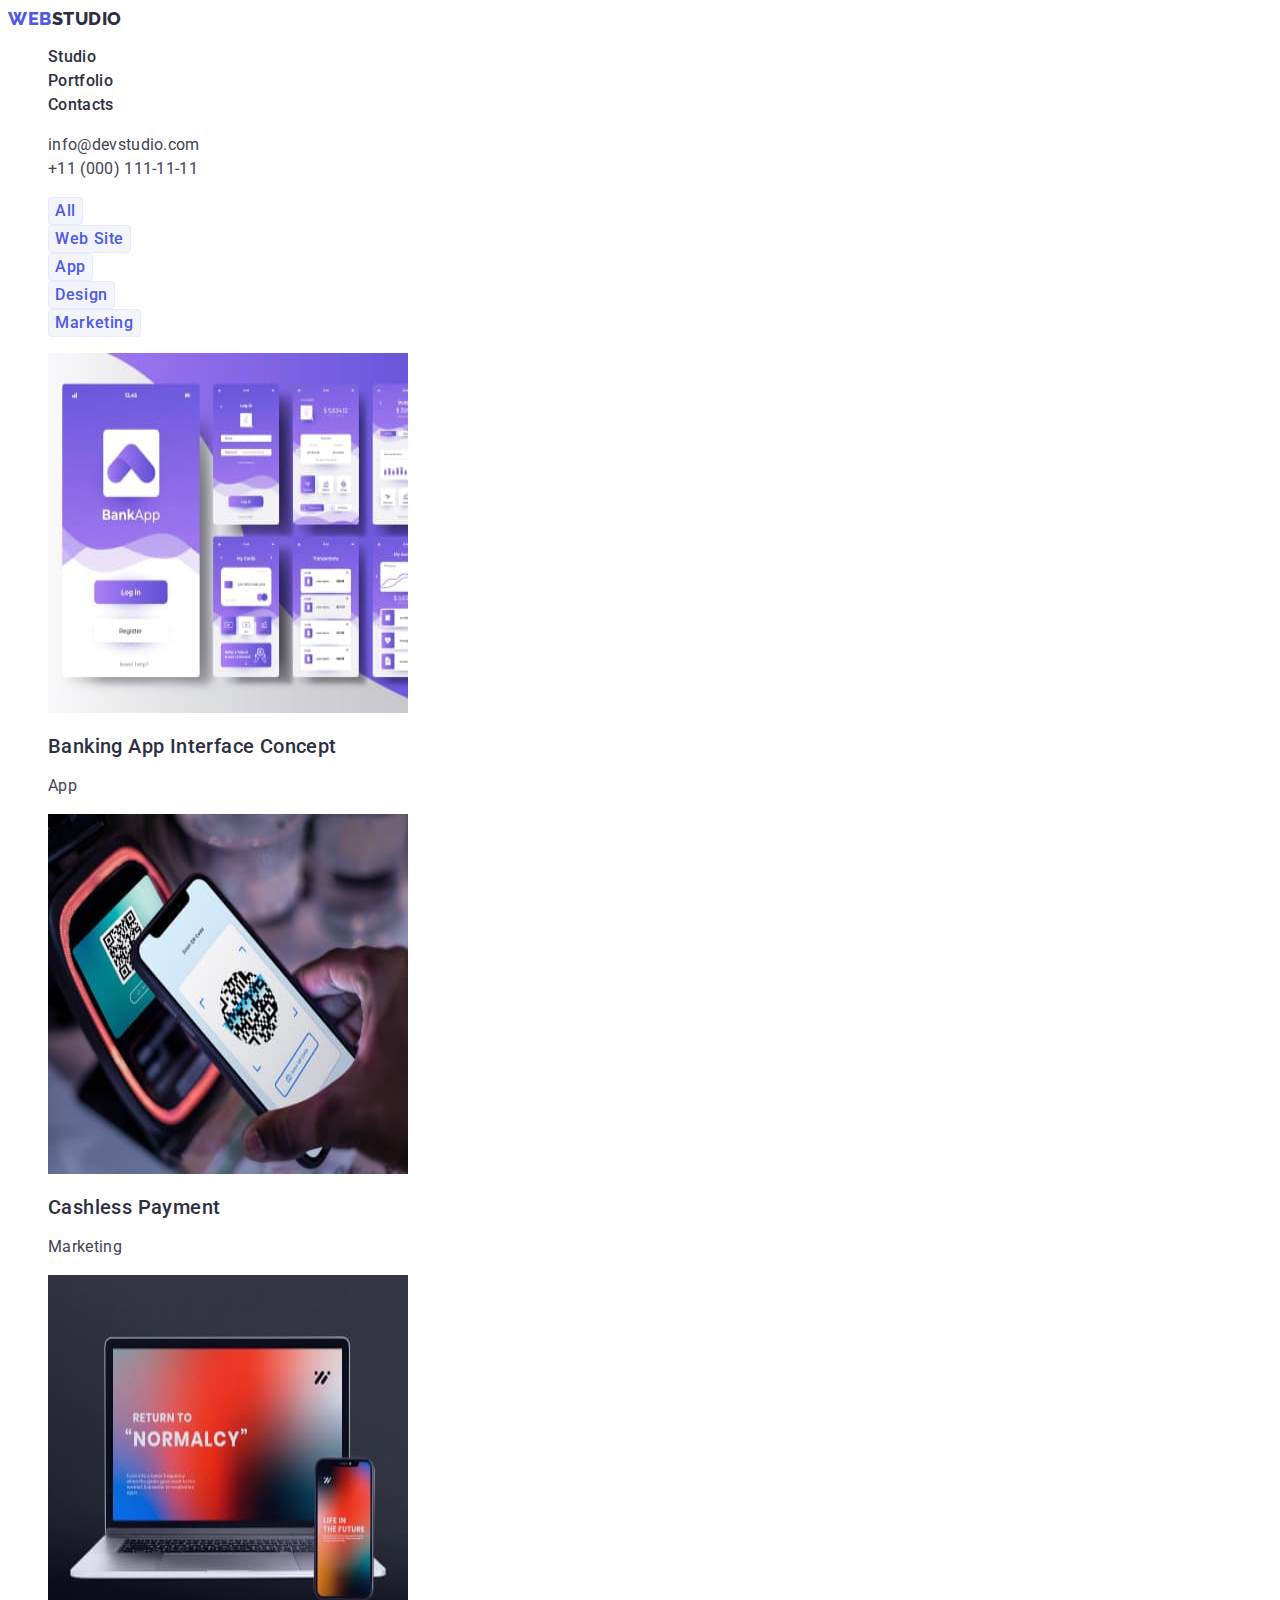
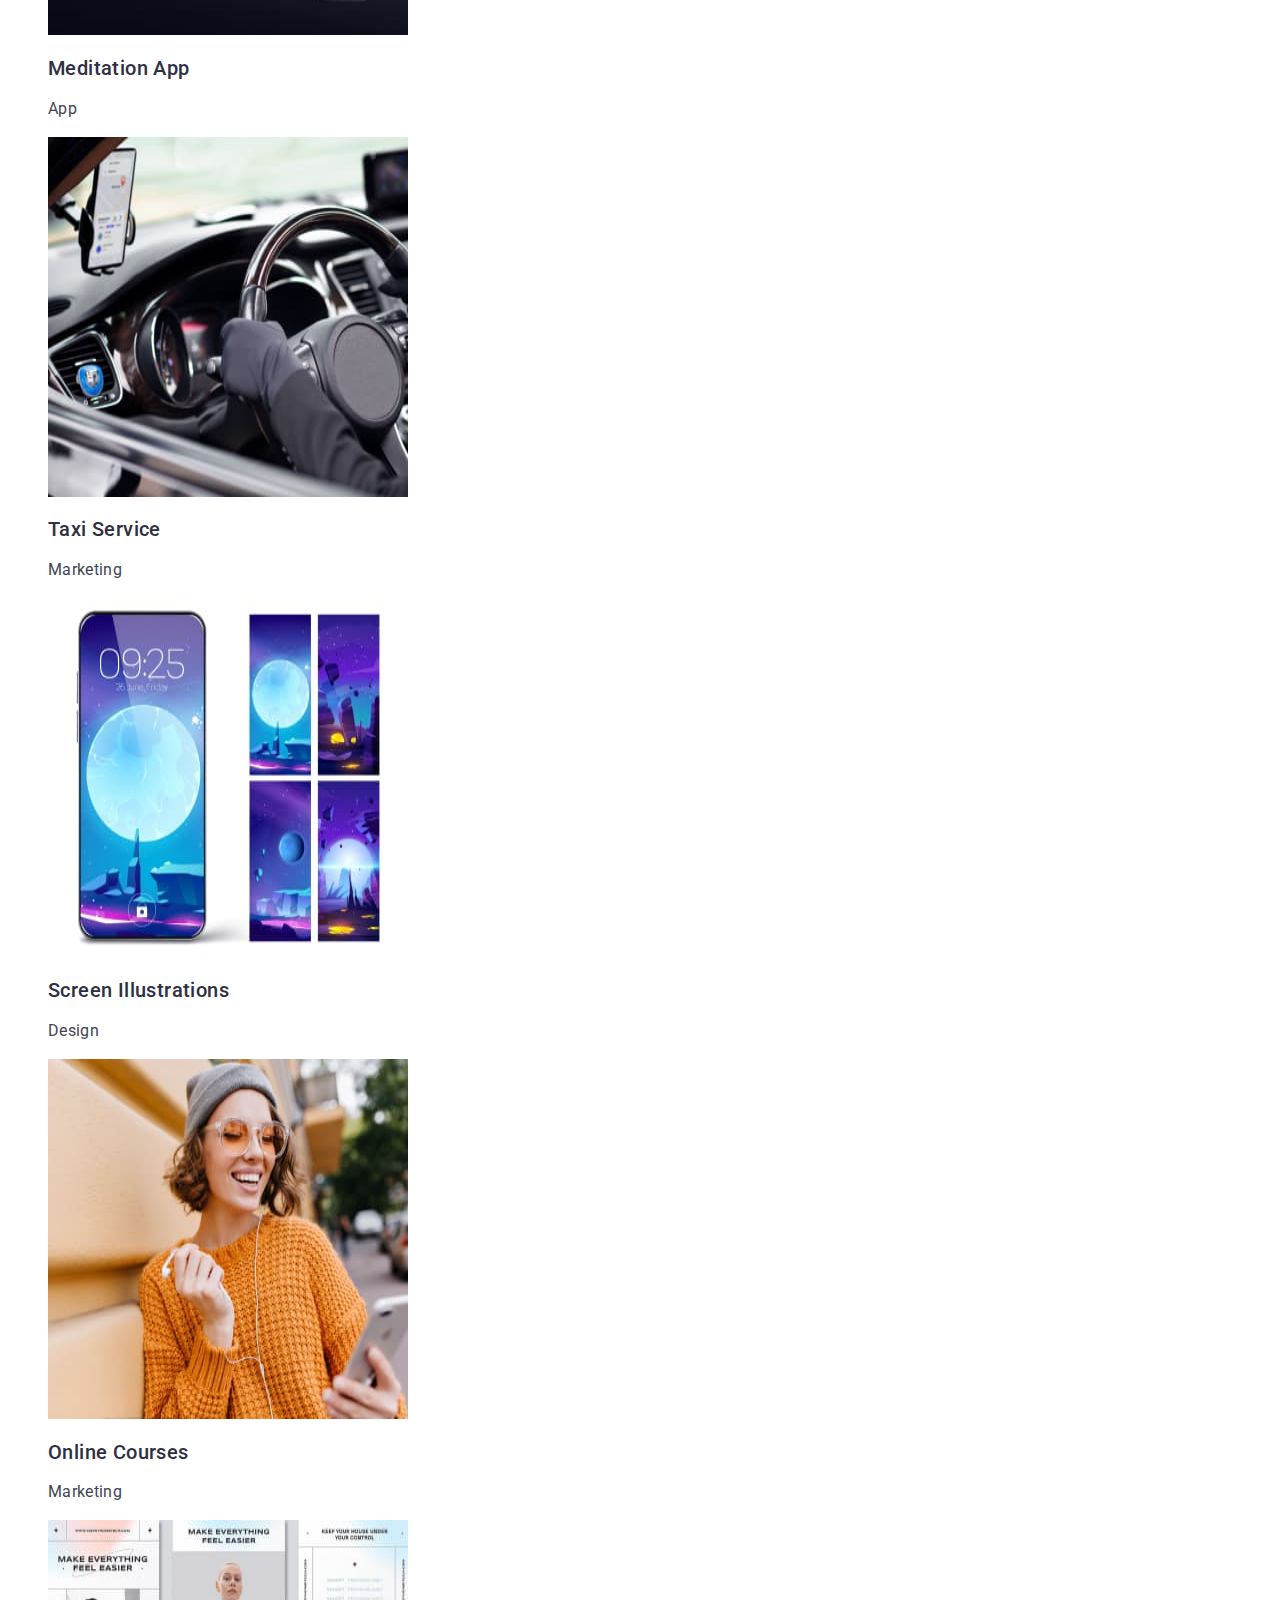
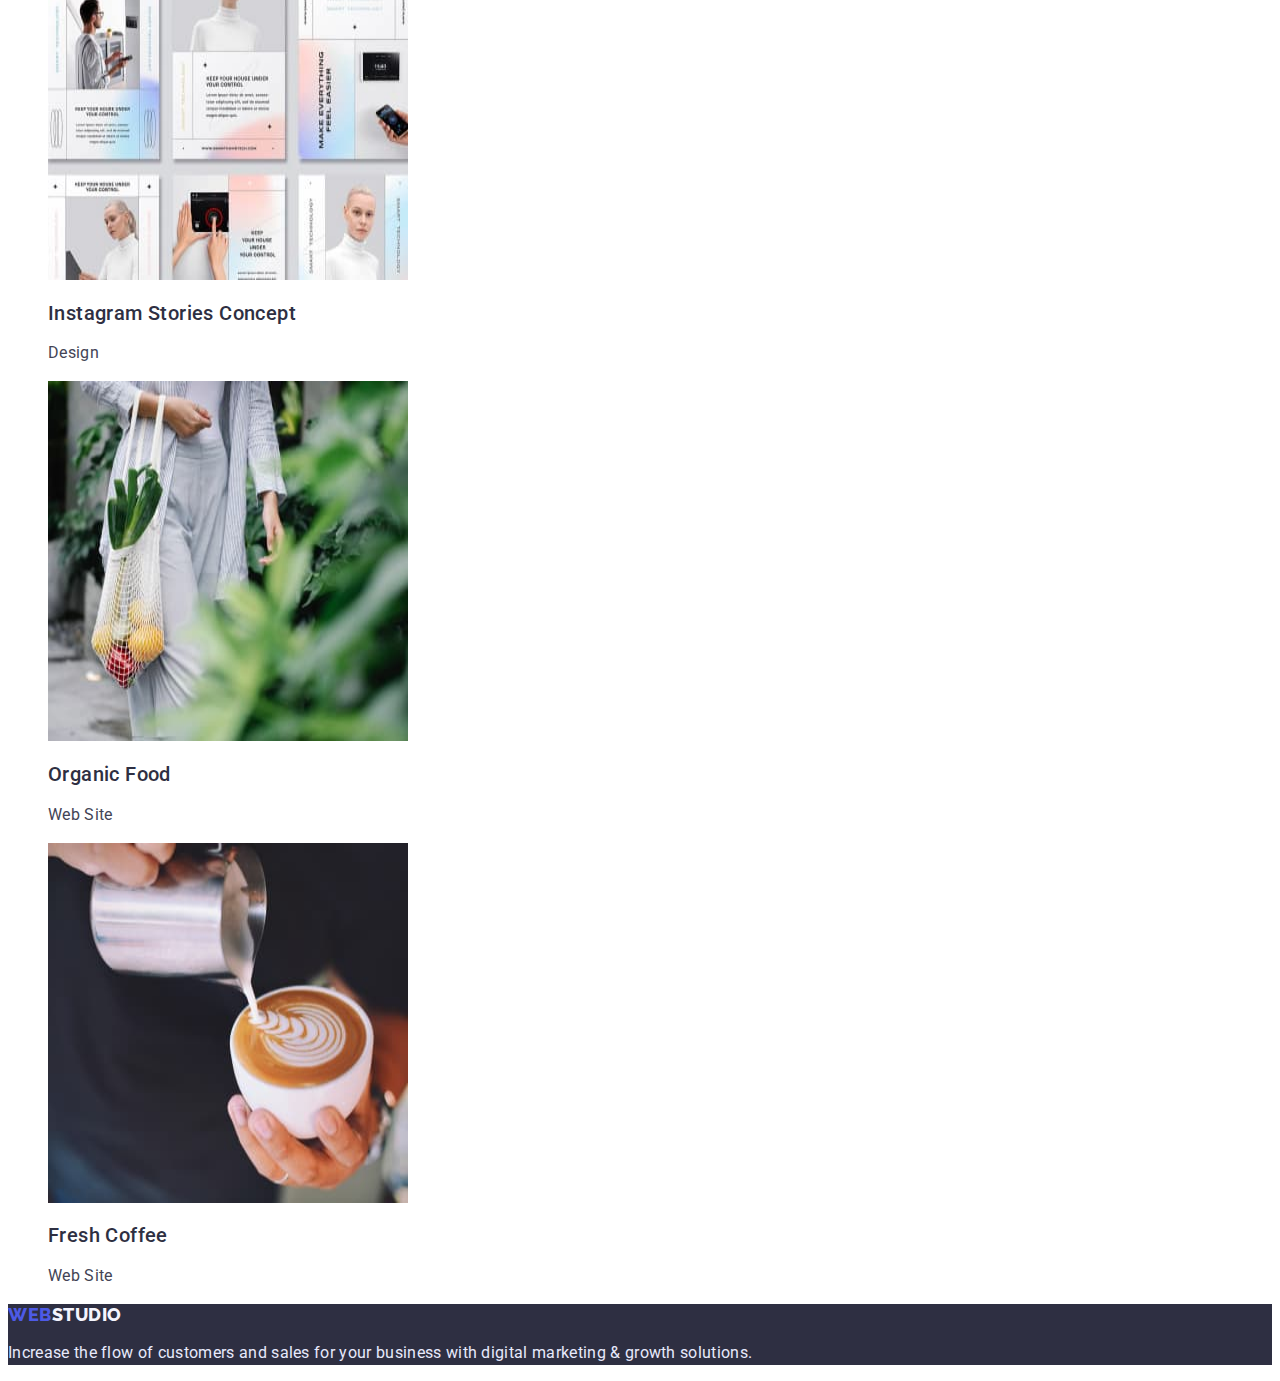
==== portfolio.html @ 3fbe95a4 "upload files" ====
<!DOCTYPE html>
<html lang="en">
  <head>
    <meta charset="UTF-8" />
    <meta http-equiv="X-UA-Compatible" content="IE=edge" />
    <meta name="viewport" content="width=device-width, initial-scale=1.0" />
    <title>WebStudio</title>
    <link rel="preconnect" href="https://fonts.googleapis.com">
    <link rel="preconnect" href="https://fonts.gstatic.com" crossorigin>
    <link href="https://fonts.googleapis.com/css2?family=Roboto:wght@400;500;600;700&display=swap" rel="stylesheet">
    <link rel="preconnect" href="https://fonts.googleapis.com">
    <link rel="preconnect" href="https://fonts.gstatic.com" crossorigin>
    <link href="https://fonts.googleapis.com/css2?family=Raleway:wght@800&family=Roboto:wght@400;500;700&display=swap" rel="stylesheet">
    <link rel="stylesheet" href="./css/styles.css" />
  </head>

  <body>
    <!-- header -->
    <header class="header">
      <nav>
        <a class="logo link" href="./index.html">WEB <span class="logo-up-studio">Studio</span> </a>
        <ul class="header-list list">
          <li class="header-nav-item"><a class="header-nav-link link" href="./index.html">Studio</a></li>
          <li class="header-nav-item"><a class="header-nav-link link" href="./portfolio.html">Portfolio</a></li>
          <li class="header-nav-item"><a class="header-nav-link link" href="">Contacts</a></li>
        </ul>
      </nav>

      <address class="header-address">
        <ul class="header-list list">
          <li class="header-adrs-item"><a class="header-adrs-link link" href="mailto:info@devstudio.com">info@devstudio.com</a></li>
          <li class="header-adrs-item"><a class="header-adrs-link link" href="tel:+110001111111">+11 (000) 111-11-11</a></li>
        </ul>
      </address>
    </header>

    <!-- main part -->
    <main>
      <!-- filter -->
      <section class="filterfilter">
        <h1 hidden>Filter</h1>
        <ul class="filter-list list">
          <li ><button class="filter-item" type="button">All</button></li>
          <li ><button class="filter-item" type="button">Web Site</button></li>
          <li ><button class="filter-item" type="button">App</button></li>
          <li ><button class="filter-item" type="button">Design</button></li>
          <li ><button class="filter-item" type="button">Marketing</button></li>
        </ul>

        <ul class="projects-list list">
          <li class="project-item">
            <a class="link" href=""> 
              <img
                src="./images/portfolio-9.jpg"
                alt="Banking App Interface Concept"
                width="360"
                height="360"
              />
              <h2 class="project-head">Banking App Interface Concept</h2>
              <p class="project-text">App</p>
            </a> 
          </li>
          <li class="project-item">
            <a class="link" href="">
              <img
                src="./images/portfolio-8.jpg"
                alt="Cashless Payment"
                width="360"
                height="360"
              />
              <h2 class="project-head">Cashless Payment</h2>
              <p class="project-text">Marketing</p>
            </a>
          </li>
          <li class="project-item">
            <a class="link" href=""> 
              <img
                src="./images/portfolio-7.jpg"
                alt="Meditaion App"
                width="360"
                height="360"
              />
              <h2 class="project-head">Meditation App</h2>
              <p class="project-text">App</p>
            </a> 
          </li>
          <li class="project-item">
            <a class="link" href="">
              <img
                src="./images/portfolio-6.jpg"
                alt="Taxi Service"
                width="360"
                height="360"
              />
              <h2 class="project-head">Taxi Service</h2>
              <p class="project-text">Marketing</p>
            </a>
          </li>
          <li class="project-item">
            <a class="link" href="">
              <img
                  src="./images/portfolio-5.jpg"
                  alt="Screen Illustrations"
                  width="360"
                  height="360"
                />
                <h2 class="project-head">Screen Illustrations</h2>
                <p class="project-text">Design</p>
            </a>  
          </li>
          <li class="project-item">
            <a class="link" href="">
              <img
                src="./images/portfolio-4.jpg"
                alt="Online Courses"
                width="360"
                height="360"
              />
              <h2 class="project-head">Online Courses</h2>
              <p class="project-text">Marketing</p>
            </a>
          </li>
          <li class="project-item">
            <a class="link" href="">
              <img
                src="./images/portfolio-3.jpg"
                alt="Instagram Stories Concept"
                width="360"
                height="360"
              />
              <h2 class="project-head">Instagram Stories Concept</h2>
              <p class="project-text">Design</p>
            </a>  
          </li>
          <li class="project-item">
            <a class="link" href="">
              <img
                src="./images/portfolio-2.jpg"
                alt="Organic Food"
                width="360"
                height="360"
              />
              <h2 class="project-head">Organic Food</h2>
              <p class="project-text">Web Site</p>
            </a>
          </li>
          <li class="project-item">
            <a class="link" href="">
              <img
                src="./images/portfolio-1.jpg"
                alt="Fresh Coffee"
                width="360"
                height="360"
              />
              <h2 class="project-head">Fresh Coffee</h2>
              <p class="project-text">Web Site</p>
            </a>
          </li>
        </ul>
      </section>
    </main>

    <!-- footer -->
    <footer class="footer">
      <a class="logo link" href="./index.html">WEB <span class="logo-down-studio">Studio</span> </a>
      <p class="footer-par">
        Increase the flow of customers and sales for your business with digital
        marketing & growth solutions.
      </p>
    </footer>
  </body>
</html>
---- css/styles.css ----
:root{
}

body {
    font-family: 'Roboto', sans-serif;
    color: #434455;
    background-color: #ffffff;
}

/* Studio */
/* -------------HEADER------------- */

.header {
}

.logo {
    font-family: 'Raleway', sans-serif;
    font-style: normal;
    font-weight: 800;
    font-size: 18px;
    line-height: 1.17;
    display: flex;
    align-items: center;
    letter-spacing: 0.03em;
    text-transform: uppercase;
    color: #4D5AE5;
}

.logo-up-studio {
    font-family: 'Raleway', sans-serif;
    font-style: normal;
    font-weight: 800;
    font-size: 18px;
    line-height: 1.17;
    display: flex;
    align-items: center;
    letter-spacing: 0.03em;
    text-transform: uppercase;
    color: #2e2f42;
}

.header-list{
}

.list {
    list-style: none;
}

.link {
    text-decoration: none;
}

.header-nav-link {
    font-style: normal;
    font-weight: 500;
    font-size: 16px;
    line-height: 1.50;
    letter-spacing: 0.02em;
    color: #2E2F42;
}

.header-nav-link:is(:hover, :focus) {
    font-style: normal;
    font-weight: 500;
    font-size: 16px;
    line-height: 1.5;
    letter-spacing: 0.02em;
    color: #404BBF;
}

.header-link {
}

.header-address {
    font-style: normal;
}

.header-adrs-link{
    font-style: normal;
    font-weight: 400;
    font-size: 16px;
    line-height: 1.5;
    letter-spacing: 0.02em;
    color: #434455;
}

.header-adrs-link:is( :hover, :focus){
    font-style: normal;
    font-weight: 400;
    font-size: 16px;
    line-height: 1.5;
    letter-spacing: 0.02em;
    color: #404bbf
}


/* -----------HERO------------- */

.hero{
    background: #2E2F42;
}

.hero-header{
    font-style: normal;
    font-size: 56px;
    line-height: 1.07;
    text-align: center;
    letter-spacing: 0.02em;
    color: #FFFFFF;
}

.hero-button{
    font-family: inherit;
    font-weight: 500;
    font-size: 16px;
    line-height: 1.50;
    display: flex;
    align-items: center;
    letter-spacing: 0.04em;
    color: #FFFFFF;
    background: #4D5AE5;
    box-shadow: 0px 4px 4px rgba(0, 0, 0, 0.15);
    border: none;
    border-radius: 4px;
    cursor: pointer;
}

.hero-button:is(:hover, :focus) {
    background-color: #404BBF
}

/* -----------SECTION 1------------- */

.first-header{
    font-style: normal;
    font-weight: 500;
    font-size: 20px;
    line-height: 1.2;
    letter-spacing: 0.02em;
    color: #2E2F42;
}

.first-par{
    font-size: 16px;
    line-height: 1.5;
    letter-spacing: 0.02em;
    color: #434455;
}


/* -----------SECTION 2------------- */

.second-head{
    font-style: normal;
    font-size: 36px;
    line-height: 1.11;
    text-align: center;
    letter-spacing: 0.02em;
    text-transform: capitalize;
    color: #2E2F42;
}

.second-img{
    display: flex;
    flex-direction: column;
    align-items: flex-start;
    padding: 0px;
}


/* -----------SECTION 3------------- */

.section-third{
    background: #F4F4FD;
}

.third-head{
    font-style: normal;
    font-size: 36px;
    line-height: 1.11;
    text-align: center;
    letter-spacing: 0.02em;
    text-transform: capitalize;
    color: #2E2F42;
}

.third-item{
    background-color: #FFFFFF
}

.third-header{
    font-style: normal;
    font-weight: 500;
    font-size: 20px;
    line-height: 1.2;
    text-align: center;
    letter-spacing: 0.02em;
    color: #2E2F42;
}

.third-par{
    font-size: 16px;
    line-height: 1.5;
    text-align: center;
    letter-spacing: 0.02em;
    color: #434455;
}

.third-img{
}


/* -----------FOOTER------------- */

.footer{
    background: #2E2F42;
}

.logo-down-studio{
    font-family: 'Raleway', sans-serif;
    font-style: normal;
    font-weight: 800;
    font-size: 18px;
    line-height: 1.17;
    display: flex;
    align-items: center;
    letter-spacing: 0.03em;
    text-transform: uppercase;
    color: #F4F4FD;
}

.footer-par{
    font-size: 16px;
    line-height: 1.5;
    letter-spacing: 0.02em;
    color: #E7E9FC;
}

/* Portfolio */
/* -----------FILTER------------- */

.filter-item{
    font-family: "Roboto", sans-serif;
    font-style: normal;
    font-weight: 500;
    font-size: 16px;
    line-height: 1.5;
    display: flex;
    align-items: center;
    text-align: center;
    letter-spacing: 0.04em;
    background: #F4F4FD;
    color: #4D5AE5;
    border: 1px solid #E7E9FC;
    border-radius: 4px;
}

.filter-item:is(:hover, :focus){
    font-family: "Roboto", sans-serif;
    font-style: normal;
    font-weight: 500;
    font-size: 16px;
    line-height: 1.5;
    display: flex;
    align-items: center;
    text-align: center;
    letter-spacing: 0.04em;
    background-color: #404BBF;
    color: #FFFFFF;
    cursor: pointer;
}

/* -----------PROJECTS------------- */

.project-head{
    font-style: normal;
    font-weight: 500;
    font-size: 20px;
    line-height: 1.2;
    letter-spacing: 0.02em;
    color: #2E2F42;
}

.project-text{
    font-size: 16px;
    line-height: 1.5;
    letter-spacing: 0.02em;
    color: #434455;    
}






















/* пример смены цвета при наведении на елемент
.header-link:hover{
    color: blue;
} 
пример смены цвета при зажимании елемента
.header-link:focus{
    color: blue;
}
это же, но компактнее
.header-link:is(:hover, :focus) {
    color: blue;
*/
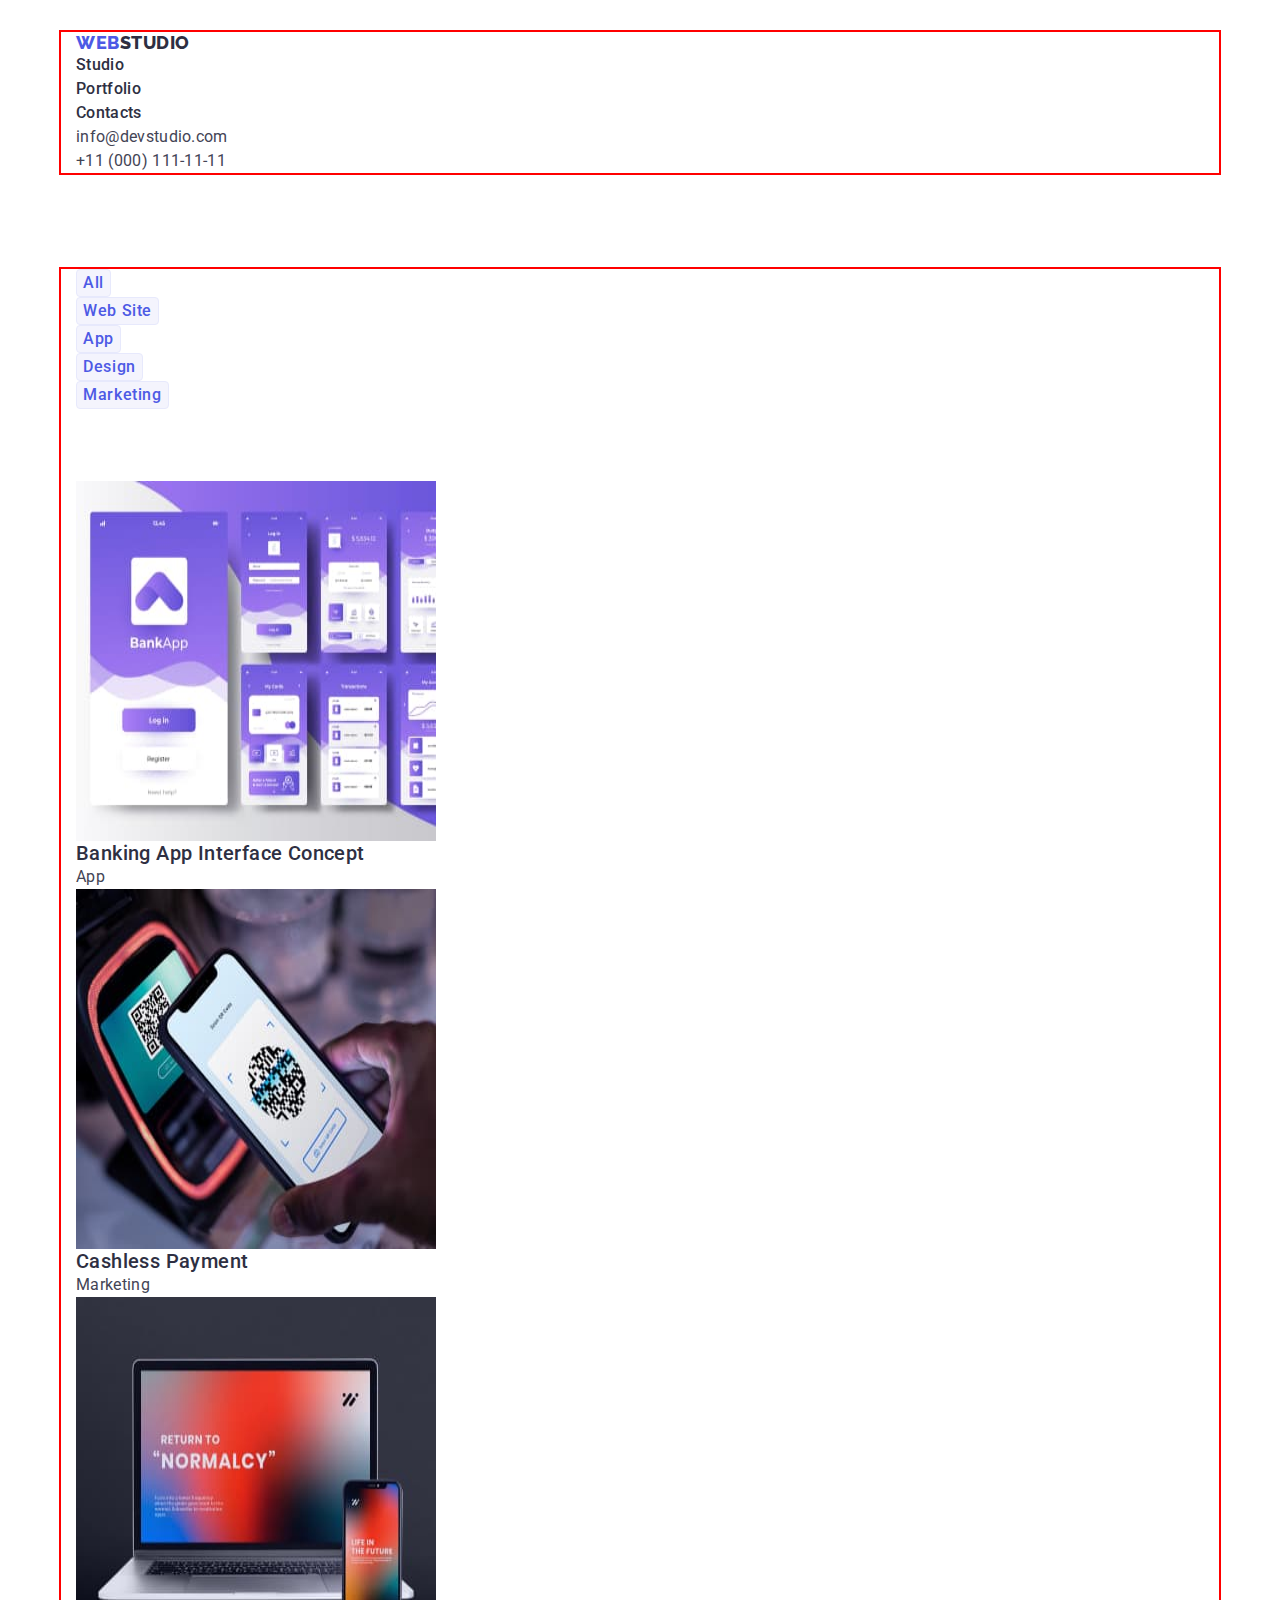
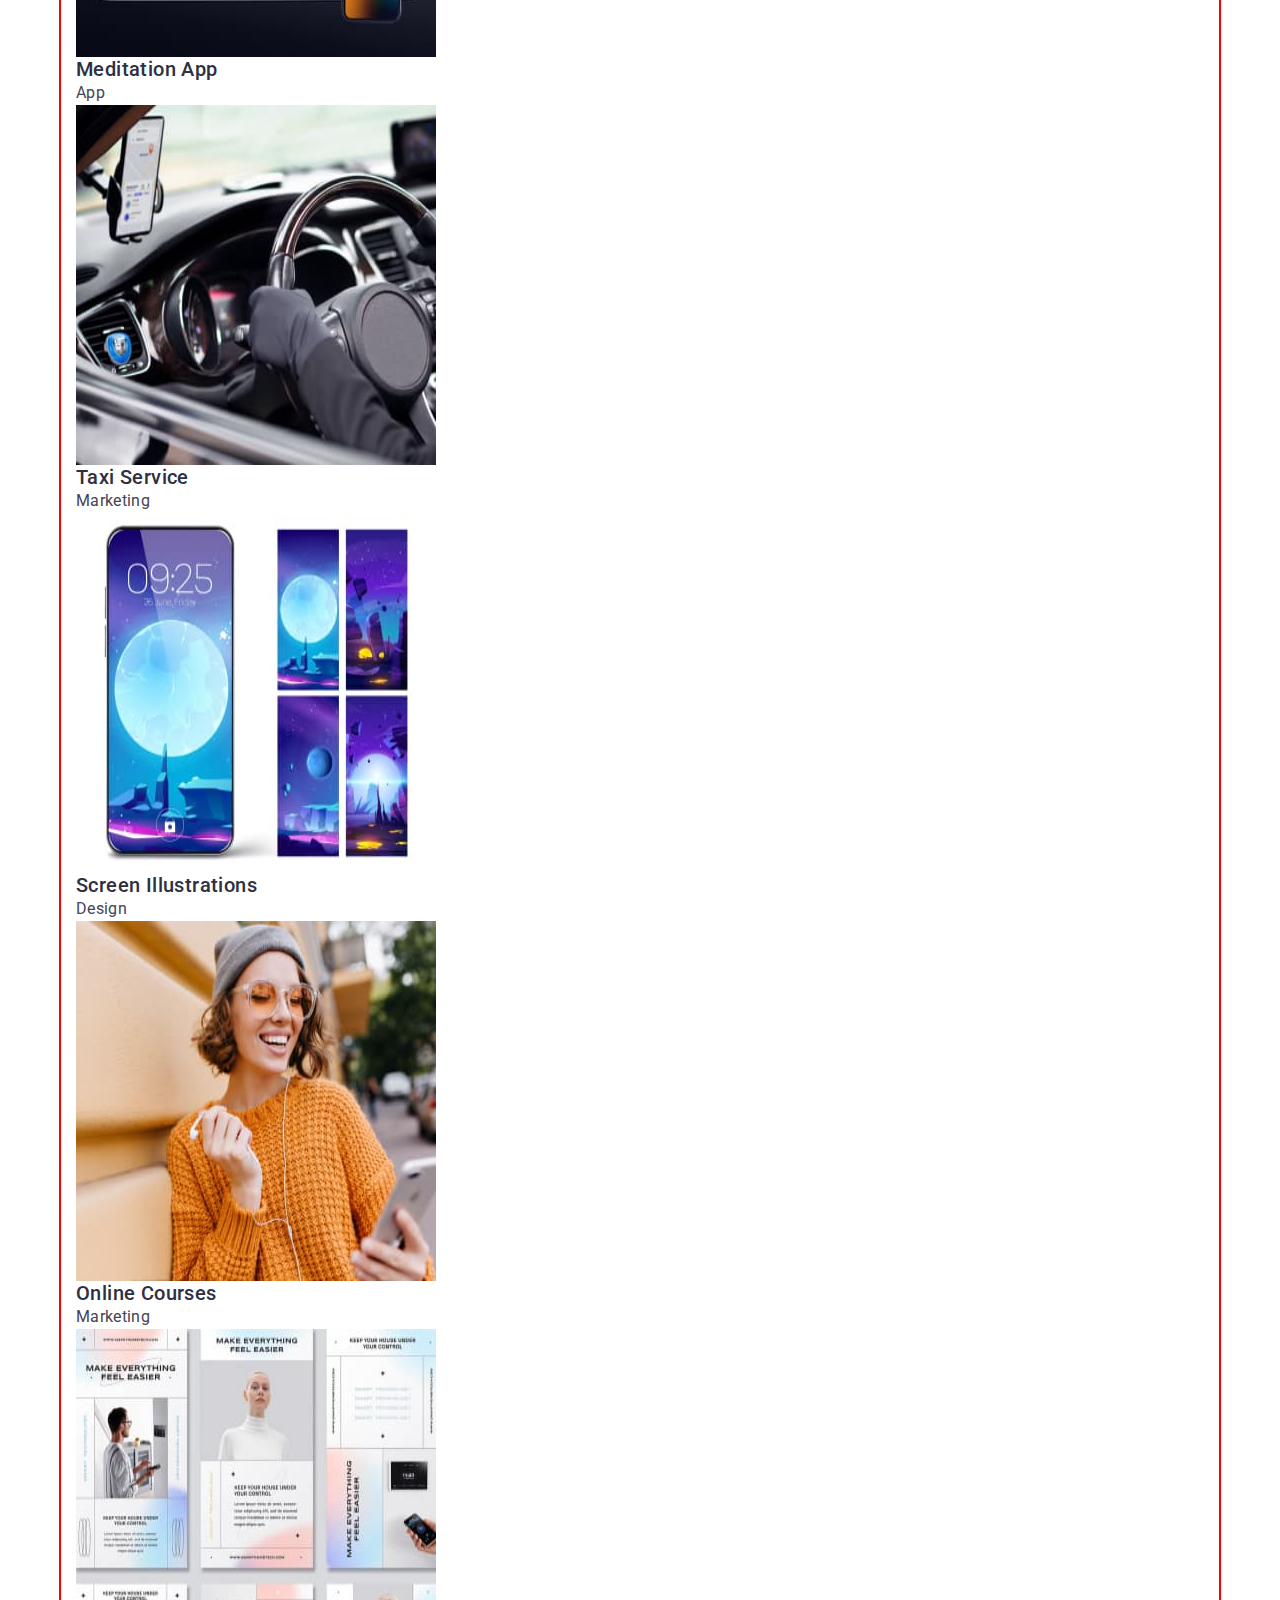
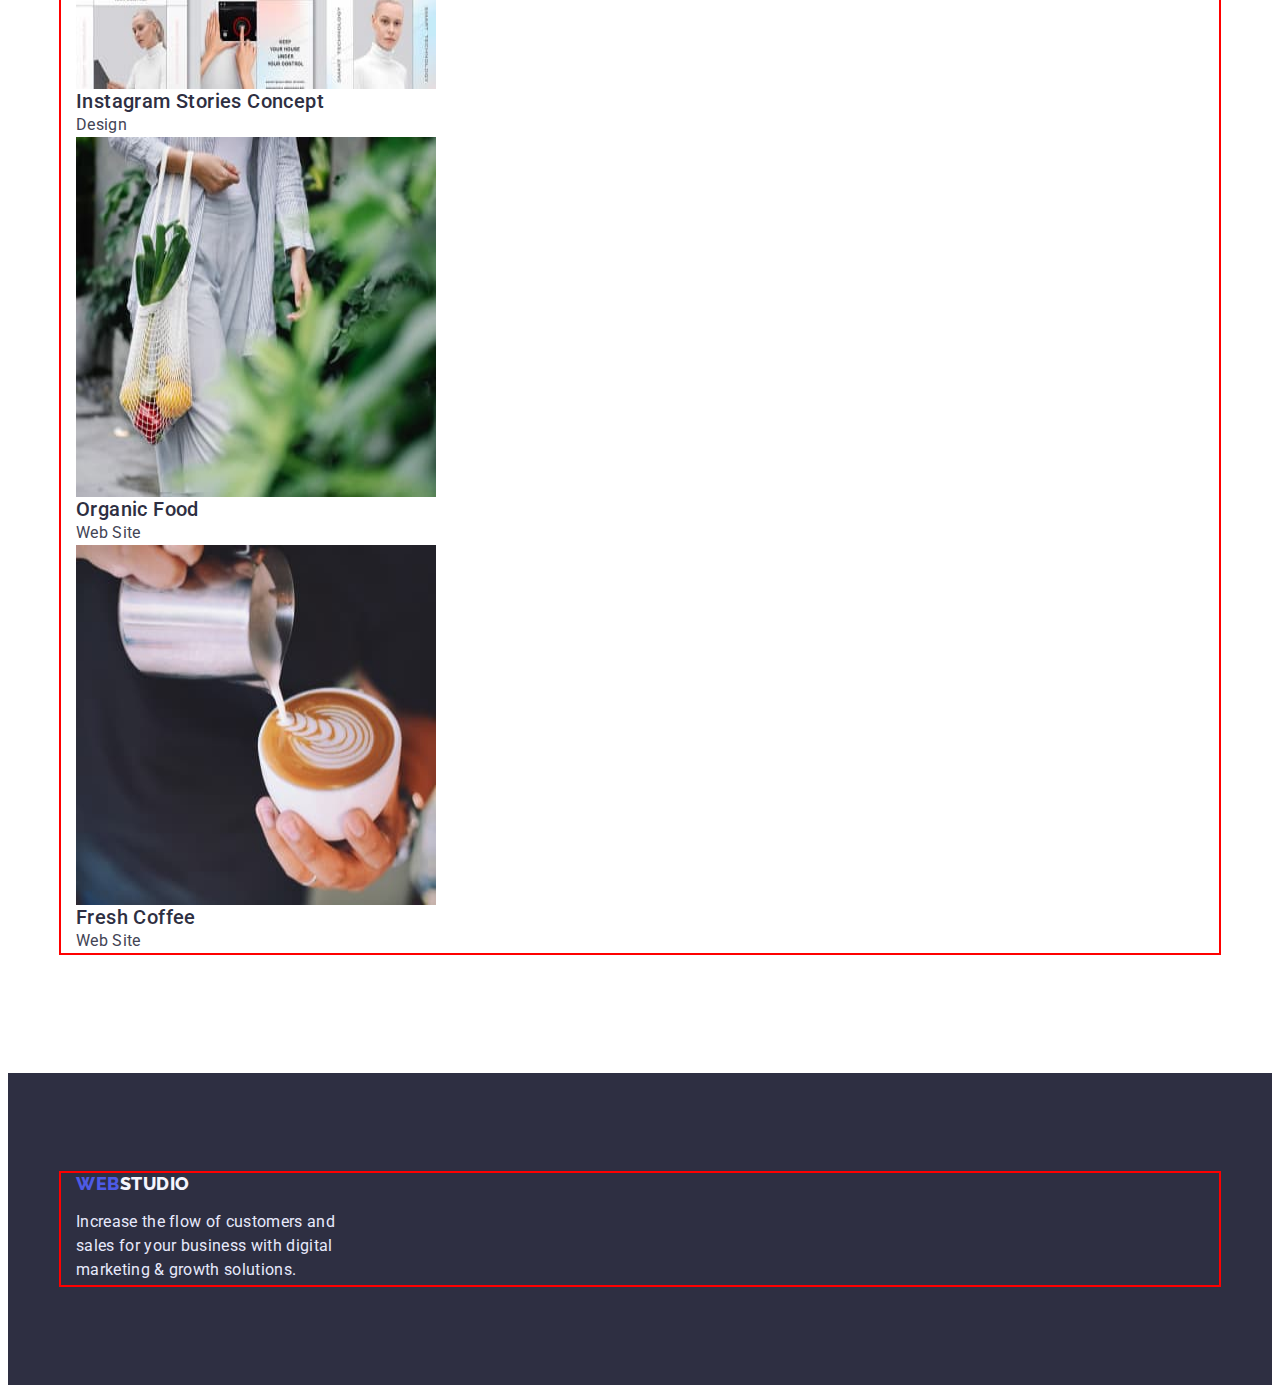
==== commit 07caaed8: "update styles" ====
--- a/portfolio.html
+++ b/portfolio.html
@@ -5,100 +5,136 @@
     <meta http-equiv="X-UA-Compatible" content="IE=edge" />
     <meta name="viewport" content="width=device-width, initial-scale=1.0" />
     <title>WebStudio</title>
-    <link rel="preconnect" href="https://fonts.googleapis.com">
-    <link rel="preconnect" href="https://fonts.gstatic.com" crossorigin>
-    <link href="https://fonts.googleapis.com/css2?family=Roboto:wght@400;500;600;700&display=swap" rel="stylesheet">
-    <link rel="preconnect" href="https://fonts.googleapis.com">
-    <link rel="preconnect" href="https://fonts.gstatic.com" crossorigin>
-    <link href="https://fonts.googleapis.com/css2?family=Raleway:wght@800&family=Roboto:wght@400;500;700&display=swap" rel="stylesheet">
+    <link rel="preconnect" href="https://fonts.googleapis.com" />
+    <link rel="preconnect" href="https://fonts.gstatic.com" crossorigin />
+    <link
+      href="https://fonts.googleapis.com/css2?family=Roboto:wght@400;500;600;700&display=swap"
+      rel="stylesheet"
+    />
+    <link rel="preconnect" href="https://fonts.googleapis.com" />
+    <link rel="preconnect" href="https://fonts.gstatic.com" crossorigin />
+    <link
+      href="https://fonts.googleapis.com/css2?family=Raleway:wght@800&family=Roboto:wght@400;500;700&display=swap"
+      rel="stylesheet"
+    />
+    <link
+      rel="stylesheet"
+      href="https://cdnjs.cloudflare.com/ajax/libs/modern-normalize/1.1.0/modern-normalize.min.css"
+      integrity="sha512-wpPYUAdjBVSE4KJnH1VR1HeZfpl1ub8YT/NKx4PuQ5NmX2tKuGu6U/JRp5y+Y8XG2tV+wKQpNHVUX03MfMFn9Q=="
+      crossorigin="anonymous"
+      referrerpolicy="no-referrer"
+    />
     <link rel="stylesheet" href="./css/styles.css" />
   </head>
 
   <body>
     <!-- header -->
     <header class="header">
-      <nav>
-        <a class="logo link" href="./index.html">WEB <span class="logo-up-studio">Studio</span> </a>
-        <ul class="header-list list">
-          <li class="header-nav-item"><a class="header-nav-link link" href="./index.html">Studio</a></li>
-          <li class="header-nav-item"><a class="header-nav-link link" href="./portfolio.html">Portfolio</a></li>
-          <li class="header-nav-item"><a class="header-nav-link link" href="">Contacts</a></li>
-        </ul>
-      </nav>
-
-      <address class="header-address">
-        <ul class="header-list list">
-          <li class="header-adrs-item"><a class="header-adrs-link link" href="mailto:info@devstudio.com">info@devstudio.com</a></li>
-          <li class="header-adrs-item"><a class="header-adrs-link link" href="tel:+110001111111">+11 (000) 111-11-11</a></li>
-        </ul>
-      </address>
+      <div class="container">
+        <nav>
+          <a class="logo link" href="./index.html"
+            >WEB <span class="logo-up-studio">Studio</span>
+          </a>
+          <ul class="header-list list">
+            <li class="header-nav-item">
+              <a class="header-nav-link link" href="./index.html">Studio</a>
+            </li>
+            <li class="header-nav-item">
+              <a class="header-nav-link link" href="./portfolio.html"
+                >Portfolio</a
+              >
+            </li>
+            <li class="header-nav-item">
+              <a class="header-nav-link link" href="">Contacts</a>
+            </li>
+          </ul>
+        </nav>
+
+        <address class="header-address">
+          <ul class="header-list list">
+            <li class="header-adrs-item">
+              <a class="header-adrs-link link" href="mailto:info@devstudio.com"
+                >info@devstudio.com</a
+              >
+            </li>
+            <li class="header-adrs-item">
+              <a class="header-adrs-link link" href="tel:+110001111111"
+                >+11 (000) 111-11-11</a
+              >
+            </li>
+          </ul>
+        </address>
+      </div>
     </header>
 
     <!-- main part -->
     <main>
       <!-- filter -->
-      <section class="filterfilter">
-        <h1 hidden>Filter</h1>
-        <ul class="filter-list list">
-          <li ><button class="filter-item" type="button">All</button></li>
-          <li ><button class="filter-item" type="button">Web Site</button></li>
-          <li ><button class="filter-item" type="button">App</button></li>
-          <li ><button class="filter-item" type="button">Design</button></li>
-          <li ><button class="filter-item" type="button">Marketing</button></li>
-        </ul>
-
-        <ul class="projects-list list">
-          <li class="project-item">
-            <a class="link" href=""> 
-              <img
-                src="./images/portfolio-9.jpg"
-                alt="Banking App Interface Concept"
-                width="360"
-                height="360"
-              />
-              <h2 class="project-head">Banking App Interface Concept</h2>
-              <p class="project-text">App</p>
-            </a> 
-          </li>
-          <li class="project-item">
-            <a class="link" href="">
-              <img
-                src="./images/portfolio-8.jpg"
-                alt="Cashless Payment"
-                width="360"
-                height="360"
-              />
-              <h2 class="project-head">Cashless Payment</h2>
-              <p class="project-text">Marketing</p>
-            </a>
-          </li>
-          <li class="project-item">
-            <a class="link" href=""> 
-              <img
-                src="./images/portfolio-7.jpg"
-                alt="Meditaion App"
-                width="360"
-                height="360"
-              />
-              <h2 class="project-head">Meditation App</h2>
-              <p class="project-text">App</p>
-            </a> 
-          </li>
-          <li class="project-item">
-            <a class="link" href="">
-              <img
-                src="./images/portfolio-6.jpg"
-                alt="Taxi Service"
-                width="360"
-                height="360"
-              />
-              <h2 class="project-head">Taxi Service</h2>
-              <p class="project-text">Marketing</p>
-            </a>
-          </li>
-          <li class="project-item">
-            <a class="link" href="">
-              <img
+      <section class="filter">
+        <div class="container">
+          <h1 hidden>Filter</h1>
+          <ul class="filter-list list">
+            <li><button class="filter-item" type="button">All</button></li>
+            <li><button class="filter-item" type="button">Web Site</button></li>
+            <li><button class="filter-item" type="button">App</button></li>
+            <li><button class="filter-item" type="button">Design</button></li>
+            <li>
+              <button class="filter-item" type="button">Marketing</button>
+            </li>
+          </ul>
+
+          <ul class="projects-list list">
+            <li class="project-item">
+              <a class="link" href="">
+                <img
+                  src="./images/portfolio-9.jpg"
+                  alt="Banking App Interface Concept"
+                  width="360"
+                  height="360"
+                />
+                <h2 class="project-head">Banking App Interface Concept</h2>
+                <p class="project-text">App</p>
+              </a>
+            </li>
+            <li class="project-item">
+              <a class="link" href="">
+                <img
+                  src="./images/portfolio-8.jpg"
+                  alt="Cashless Payment"
+                  width="360"
+                  height="360"
+                />
+                <h2 class="project-head">Cashless Payment</h2>
+                <p class="project-text">Marketing</p>
+              </a>
+            </li>
+            <li class="project-item">
+              <a class="link" href="">
+                <img
+                  src="./images/portfolio-7.jpg"
+                  alt="Meditaion App"
+                  width="360"
+                  height="360"
+                />
+                <h2 class="project-head">Meditation App</h2>
+                <p class="project-text">App</p>
+              </a>
+            </li>
+            <li class="project-item">
+              <a class="link" href="">
+                <img
+                  src="./images/portfolio-6.jpg"
+                  alt="Taxi Service"
+                  width="360"
+                  height="360"
+                />
+                <h2 class="project-head">Taxi Service</h2>
+                <p class="project-text">Marketing</p>
+              </a>
+            </li>
+            <li class="project-item">
+              <a class="link" href="">
+                <img
                   src="./images/portfolio-5.jpg"
                   alt="Screen Illustrations"
                   width="360"
@@ -106,67 +142,74 @@
                 />
                 <h2 class="project-head">Screen Illustrations</h2>
                 <p class="project-text">Design</p>
-            </a>  
-          </li>
-          <li class="project-item">
-            <a class="link" href="">
-              <img
-                src="./images/portfolio-4.jpg"
-                alt="Online Courses"
-                width="360"
-                height="360"
-              />
-              <h2 class="project-head">Online Courses</h2>
-              <p class="project-text">Marketing</p>
-            </a>
-          </li>
-          <li class="project-item">
-            <a class="link" href="">
-              <img
-                src="./images/portfolio-3.jpg"
-                alt="Instagram Stories Concept"
-                width="360"
-                height="360"
-              />
-              <h2 class="project-head">Instagram Stories Concept</h2>
-              <p class="project-text">Design</p>
-            </a>  
-          </li>
-          <li class="project-item">
-            <a class="link" href="">
-              <img
-                src="./images/portfolio-2.jpg"
-                alt="Organic Food"
-                width="360"
-                height="360"
-              />
-              <h2 class="project-head">Organic Food</h2>
-              <p class="project-text">Web Site</p>
-            </a>
-          </li>
-          <li class="project-item">
-            <a class="link" href="">
-              <img
-                src="./images/portfolio-1.jpg"
-                alt="Fresh Coffee"
-                width="360"
-                height="360"
-              />
-              <h2 class="project-head">Fresh Coffee</h2>
-              <p class="project-text">Web Site</p>
-            </a>
-          </li>
-        </ul>
+              </a>
+            </li>
+            <li class="project-item">
+              <a class="link" href="">
+                <img
+                  src="./images/portfolio-4.jpg"
+                  alt="Online Courses"
+                  width="360"
+                  height="360"
+                />
+                <h2 class="project-head">Online Courses</h2>
+                <p class="project-text">Marketing</p>
+              </a>
+            </li>
+            <li class="project-item">
+              <a class="link" href="">
+                <img
+                  src="./images/portfolio-3.jpg"
+                  alt="Instagram Stories Concept"
+                  width="360"
+                  height="360"
+                />
+                <h2 class="project-head">Instagram Stories Concept</h2>
+                <p class="project-text">Design</p>
+              </a>
+            </li>
+            <li class="project-item">
+              <a class="link" href="">
+                <img
+                  src="./images/portfolio-2.jpg"
+                  alt="Organic Food"
+                  width="360"
+                  height="360"
+                />
+                <h2 class="project-head">Organic Food</h2>
+                <p class="project-text">Web Site</p>
+              </a>
+            </li>
+            <li class="project-item">
+              <a class="link" href="">
+                <img
+                  src="./images/portfolio-1.jpg"
+                  alt="Fresh Coffee"
+                  width="360"
+                  height="360"
+                />
+                <h2 class="project-head">Fresh Coffee</h2>
+                <p class="project-text">Web Site</p>
+              </a>
+            </li>
+          </ul>
+        </div>
       </section>
     </main>
 
     <!-- footer -->
     <footer class="footer">
-      <a class="logo link" href="./index.html">WEB <span class="logo-down-studio">Studio</span> </a>
-      <p class="footer-par">
-        Increase the flow of customers and sales for your business with digital
-        marketing & growth solutions.
-      </p>
+      <div class="container">
+        <div class="footer-div">
+          <a class="logo link" href="./index.html"
+            >WEB <span class="logo-down-studio">Studio</span>
+          </a>
+          <p class="footer-par">
+            Increase the flow of customers and sales for your business with
+            digital marketing & growth solutions.
+          </p>
+        </div>
+      </div>
     </footer>
   </body>
 </html>
--- a/css/styles.css
+++ b/css/styles.css
@@ -1,313 +1,363 @@
-:root{
+* {
+  box-sizing: border-box;
+}
+
+:root {
+}
+
+p,
+h1,
+h2,
+h3,
+h4,
+h5,
+h6 {
+  margin: 0;
+}
+
+ul {
+  margin: 0;
+  padding-left: 0;
+}
+
+button {
+  cursor: pointer;
+}
+
+address {
+  font-style: normal;
+}
+
+img {
+  display: block;
 }
 
 body {
-    font-family: 'Roboto', sans-serif;
-    color: #434455;
-    background-color: #ffffff;
+  font-family: "Roboto", sans-serif;
+  color: #434455;
+  background-color: #ffffff;
+}
+
+.container {
+  width: 1158px;
+  padding-left: 15px;
+  padding-right: 15px;
+  margin: 0 auto;
+  outline: solid 2px red;
+}
+
+.section {
+  padding-top: 120px;
+  padding-bottom: 120px;
 }
 
 /* Studio */
 /* -------------HEADER------------- */
 
 .header {
+  padding-top: 24px;
+  padding-bottom: 24px;
 }
 
 .logo {
-    font-family: 'Raleway', sans-serif;
-    font-style: normal;
-    font-weight: 800;
-    font-size: 18px;
-    line-height: 1.17;
-    display: flex;
-    align-items: center;
-    letter-spacing: 0.03em;
-    text-transform: uppercase;
-    color: #4D5AE5;
+  font-family: "Raleway", sans-serif;
+  font-style: normal;
+  font-weight: 800;
+  font-size: 18px;
+  line-height: 1.17;
+  display: flex;
+  align-items: center;
+  letter-spacing: 0.03em;
+  text-transform: uppercase;
+  color: #4d5ae5;
 }
 
 .logo-up-studio {
-    font-family: 'Raleway', sans-serif;
-    font-style: normal;
-    font-weight: 800;
-    font-size: 18px;
-    line-height: 1.17;
-    display: flex;
-    align-items: center;
-    letter-spacing: 0.03em;
-    text-transform: uppercase;
-    color: #2e2f42;
-}
-
-.header-list{
+  font-family: "Raleway", sans-serif;
+  font-style: normal;
+  font-weight: 800;
+  font-size: 18px;
+  line-height: 1.17;
+  display: flex;
+  align-items: center;
+  letter-spacing: 0.03em;
+  text-transform: uppercase;
+  color: #2e2f42;
+}
+
+.header-list {
 }
 
 .list {
-    list-style: none;
+  list-style: none;
 }
 
 .link {
-    text-decoration: none;
+  text-decoration: none;
 }
 
 .header-nav-link {
-    font-style: normal;
-    font-weight: 500;
-    font-size: 16px;
-    line-height: 1.50;
-    letter-spacing: 0.02em;
-    color: #2E2F42;
+  font-style: normal;
+  font-weight: 500;
+  font-size: 16px;
+  line-height: 1.5;
+  letter-spacing: 0.02em;
+  color: #2e2f42;
 }
 
 .header-nav-link:is(:hover, :focus) {
-    font-style: normal;
-    font-weight: 500;
-    font-size: 16px;
-    line-height: 1.5;
-    letter-spacing: 0.02em;
-    color: #404BBF;
+  font-style: normal;
+  font-weight: 500;
+  font-size: 16px;
+  line-height: 1.5;
+  letter-spacing: 0.02em;
+  color: #404bbf;
 }
 
 .header-link {
 }
 
 .header-address {
-    font-style: normal;
-}
-
-.header-adrs-link{
-    font-style: normal;
-    font-weight: 400;
-    font-size: 16px;
-    line-height: 1.5;
-    letter-spacing: 0.02em;
-    color: #434455;
-}
-
-.header-adrs-link:is( :hover, :focus){
-    font-style: normal;
-    font-weight: 400;
-    font-size: 16px;
-    line-height: 1.5;
-    letter-spacing: 0.02em;
-    color: #404bbf
-}
-
+  font-style: normal;
+}
+
+.header-adrs-link {
+  font-style: normal;
+  font-weight: 400;
+  font-size: 16px;
+  line-height: 1.5;
+  letter-spacing: 0.02em;
+  color: #434455;
+}
+
+.header-adrs-link:is(:hover, :focus) {
+  font-style: normal;
+  font-weight: 400;
+  font-size: 16px;
+  line-height: 1.5;
+  letter-spacing: 0.02em;
+  color: #404bbf;
+}
 
 /* -----------HERO------------- */
 
-.hero{
-    background: #2E2F42;
-}
-
-.hero-header{
-    font-style: normal;
-    font-size: 56px;
-    line-height: 1.07;
-    text-align: center;
-    letter-spacing: 0.02em;
-    color: #FFFFFF;
-}
-
-.hero-button{
-    font-family: inherit;
-    font-weight: 500;
-    font-size: 16px;
-    line-height: 1.50;
-    display: flex;
-    align-items: center;
-    letter-spacing: 0.04em;
-    color: #FFFFFF;
-    background: #4D5AE5;
-    box-shadow: 0px 4px 4px rgba(0, 0, 0, 0.15);
-    border: none;
-    border-radius: 4px;
-    cursor: pointer;
+.hero {
+  background: #2e2f42;
+  padding-top: 188px;
+  padding-bottom: 188px;
+}
+
+.hero-header {
+  font-style: normal;
+  font-size: 56px;
+  line-height: 1.07;
+  width: 496px;
+  height: 120px;
+  text-align: center;
+  letter-spacing: 0.02em;
+  color: #ffffff;
+  margin-bottom: 48px;
+  margin-left: 316px;
+  margin-right: 316px;
+}
+
+.hero-button {
+  font-family: inherit;
+  font-weight: 500;
+  font-size: 16px;
+  line-height: 1.5;
+  width: 169px;
+  height: 56px;
+  padding: 16px 32px;
+  margin-left: auto;
+  margin-right: auto;
+  display: flex;
+  align-items: center;
+  letter-spacing: 0.04em;
+  color: #ffffff;
+  background: #4d5ae5;
+  box-shadow: 0px 4px 4px rgba(0, 0, 0, 0.15);
+  border: none;
+  border-radius: 4px;
+  cursor: pointer;
 }
 
 .hero-button:is(:hover, :focus) {
-    background-color: #404BBF
+  background-color: #404bbf;
 }
 
 /* -----------SECTION 1------------- */
 
-.first-header{
-    font-style: normal;
-    font-weight: 500;
-    font-size: 20px;
-    line-height: 1.2;
-    letter-spacing: 0.02em;
-    color: #2E2F42;
-}
-
-.first-par{
-    font-size: 16px;
-    line-height: 1.5;
-    letter-spacing: 0.02em;
-    color: #434455;
-}
-
+.first-header {
+  font-style: normal;
+  font-weight: 500;
+  font-size: 20px;
+  line-height: 1.2;
+  letter-spacing: 0.02em;
+  color: #2e2f42;
+}
+
+.first-par {
+  font-size: 16px;
+  line-height: 1.5;
+  letter-spacing: 0.02em;
+  color: #434455;
+}
 
 /* -----------SECTION 2------------- */
 
-.second-head{
-    font-style: normal;
-    font-size: 36px;
-    line-height: 1.11;
-    text-align: center;
-    letter-spacing: 0.02em;
-    text-transform: capitalize;
-    color: #2E2F42;
-}
-
-.second-img{
-    display: flex;
-    flex-direction: column;
-    align-items: flex-start;
-    padding: 0px;
-}
-
+.second-head {
+  font-style: normal;
+  font-size: 36px;
+  line-height: 1.11;
+  text-align: center;
+  letter-spacing: 0.02em;
+  text-transform: capitalize;
+  color: #2e2f42;
+}
+
+.second-img {
+  padding: 0px;
+}
 
 /* -----------SECTION 3------------- */
 
-.section-third{
-    background: #F4F4FD;
-}
-
-.third-head{
-    font-style: normal;
-    font-size: 36px;
-    line-height: 1.11;
-    text-align: center;
-    letter-spacing: 0.02em;
-    text-transform: capitalize;
-    color: #2E2F42;
-}
-
-.third-item{
-    background-color: #FFFFFF
-}
-
-.third-header{
-    font-style: normal;
-    font-weight: 500;
-    font-size: 20px;
-    line-height: 1.2;
-    text-align: center;
-    letter-spacing: 0.02em;
-    color: #2E2F42;
-}
-
-.third-par{
-    font-size: 16px;
-    line-height: 1.5;
-    text-align: center;
-    letter-spacing: 0.02em;
-    color: #434455;
-}
-
-.third-img{
-}
-
+.section-third {
+  background: #f4f4fd;
+}
+
+.third-head {
+  font-style: normal;
+  font-size: 36px;
+  line-height: 1.11;
+  text-align: center;
+  letter-spacing: 0.02em;
+  text-transform: capitalize;
+  color: #2e2f42;
+}
+
+.third-item {
+  background-color: #ffffff;
+}
+
+.third-header {
+  font-style: normal;
+  font-weight: 500;
+  font-size: 20px;
+  line-height: 1.2;
+  text-align: center;
+  letter-spacing: 0.02em;
+  color: #2e2f42;
+}
+
+.third-par {
+  font-size: 16px;
+  line-height: 1.5;
+  text-align: center;
+  letter-spacing: 0.02em;
+  color: #434455;
+}
+
+.third-img {
+}
 
 /* -----------FOOTER------------- */
 
-.footer{
-    background: #2E2F42;
-}
-
-.logo-down-studio{
-    font-family: 'Raleway', sans-serif;
-    font-style: normal;
-    font-weight: 800;
-    font-size: 18px;
-    line-height: 1.17;
-    display: flex;
-    align-items: center;
-    letter-spacing: 0.03em;
-    text-transform: uppercase;
-    color: #F4F4FD;
-}
-
-.footer-par{
-    font-size: 16px;
-    line-height: 1.5;
-    letter-spacing: 0.02em;
-    color: #E7E9FC;
+.footer {
+  background: #2e2f42;
+  height: 312px;
+  padding-top: 100px;
+  margin: 0 auto;
+}
+
+.footer-div {
+  width: 264px;
+  height: 112px;
+}
+
+.logo-down-studio {
+  font-family: "Raleway", sans-serif;
+  font-style: normal;
+  font-weight: 800;
+  font-size: 18px;
+  line-height: 1.17;
+  display: flex;
+  align-items: center;
+  letter-spacing: 0.03em;
+  text-transform: uppercase;
+  color: #f4f4fd;
+}
+
+.footer-par {
+  font-size: 16px;
+  line-height: 1.5;
+  letter-spacing: 0.02em;
+  width: 264px;
+  height: 72px;
+  color: #e7e9fc;
+  padding-top: 16px;
 }
 
 /* Portfolio */
 /* -----------FILTER------------- */
 
-.filter-item{
-    font-family: "Roboto", sans-serif;
-    font-style: normal;
-    font-weight: 500;
-    font-size: 16px;
-    line-height: 1.5;
-    display: flex;
-    align-items: center;
-    text-align: center;
-    letter-spacing: 0.04em;
-    background: #F4F4FD;
-    color: #4D5AE5;
-    border: 1px solid #E7E9FC;
-    border-radius: 4px;
-}
-
-.filter-item:is(:hover, :focus){
-    font-family: "Roboto", sans-serif;
-    font-style: normal;
-    font-weight: 500;
-    font-size: 16px;
-    line-height: 1.5;
-    display: flex;
-    align-items: center;
-    text-align: center;
-    letter-spacing: 0.04em;
-    background-color: #404BBF;
-    color: #FFFFFF;
-    cursor: pointer;
+.filter {
+  margin-top: 72px;
+  margin-bottom: 120px;
+}
+
+.filter-list {
+  margin-bottom: 72px;
+}
+
+.filter-item {
+  font-family: "Roboto", sans-serif;
+  font-style: normal;
+  font-weight: 500;
+  font-size: 16px;
+  line-height: 1.5;
+  display: flex;
+  align-items: center;
+  text-align: center;
+  letter-spacing: 0.04em;
+  background: #f4f4fd;
+  color: #4d5ae5;
+  border: 1px solid #e7e9fc;
+  border-radius: 4px;
+}
+
+.filter-item:is(:hover, :focus) {
+  font-family: "Roboto", sans-serif;
+  font-style: normal;
+  font-weight: 500;
+  font-size: 16px;
+  line-height: 1.5;
+  display: flex;
+  align-items: center;
+  text-align: center;
+  letter-spacing: 0.04em;
+  background-color: #404bbf;
+  color: #ffffff;
+  cursor: pointer;
 }
 
 /* -----------PROJECTS------------- */
 
-.project-head{
-    font-style: normal;
-    font-weight: 500;
-    font-size: 20px;
-    line-height: 1.2;
-    letter-spacing: 0.02em;
-    color: #2E2F42;
-}
-
-.project-text{
-    font-size: 16px;
-    line-height: 1.5;
-    letter-spacing: 0.02em;
-    color: #434455;    
-}
-
-
-
-
-
-
-
-
-
-
-
-
-
-
-
-
-
-
-
-
-
+.project-head {
+  font-style: normal;
+  font-weight: 500;
+  font-size: 20px;
+  line-height: 1.2;
+  letter-spacing: 0.02em;
+  color: #2e2f42;
+}
+
+.project-text {
+  font-size: 16px;
+  line-height: 1.5;
+  letter-spacing: 0.02em;
+  color: #434455;
+}
 
 /* пример смены цвета при наведении на елемент
 .header-link:hover{
@@ -320,4 +370,20 @@
 это же, но компактнее
 .header-link:is(:hover, :focus) {
     color: blue;
-*/+
+У рядкових і рядково-блокових елементів є 
+правий або, у разі зображень, нижній проміжок. 
+Це не margin або padding, а буквально порожнє 
+місце - особливість того, як браузер розташовує 
+рядковий контент в рядку.
+
+Проміжок рядкових елементів
+Величина цього проміжку визначається розміром 
+тексту найближчого предка з явно встановленим 
+значенням або, якщо такий предок відсутній, 
+використовується розмір шрифту браузера за 
+замовчуванням - 16px. Тому у кнопок, посилань, 
+спанів, полів введення та інших рядкових 
+елементів за замовчуванням буде проміжок 
+4px - 1/4 розміру шрифту найближчого предка.
+*/
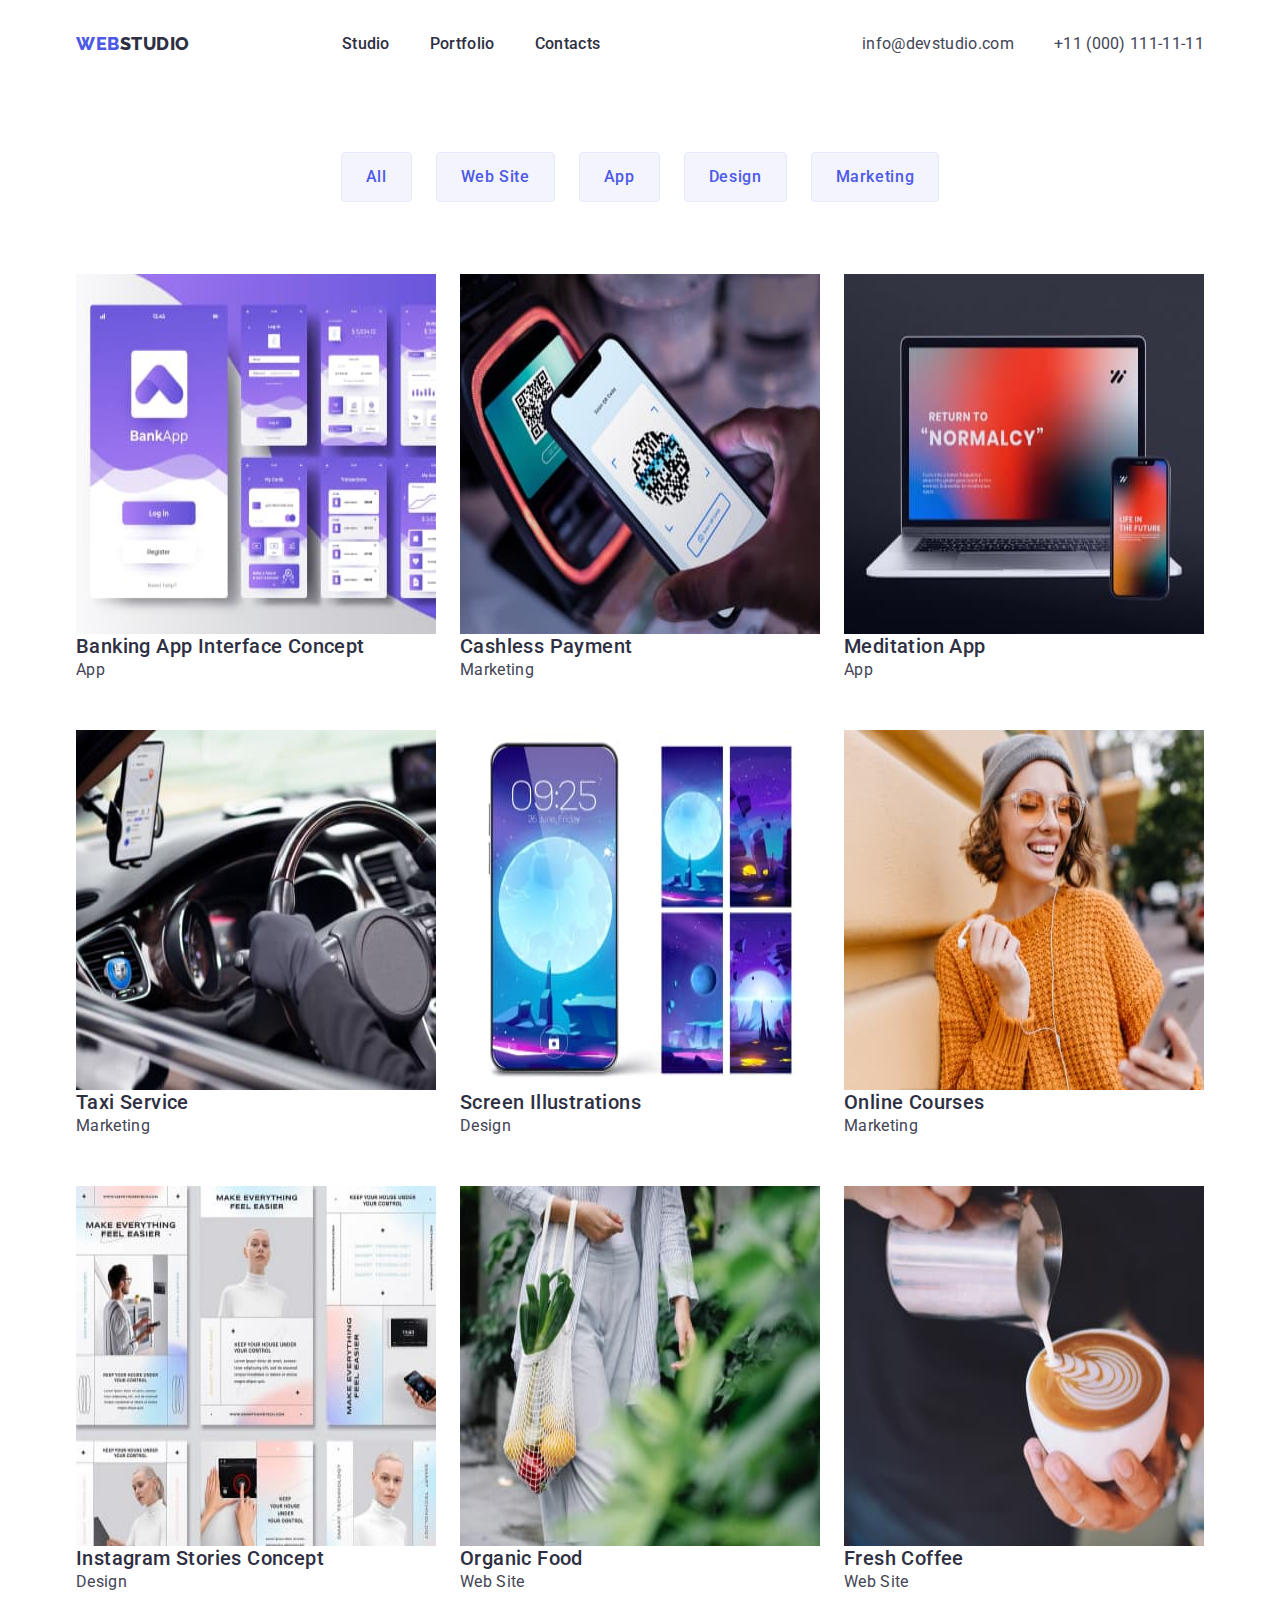
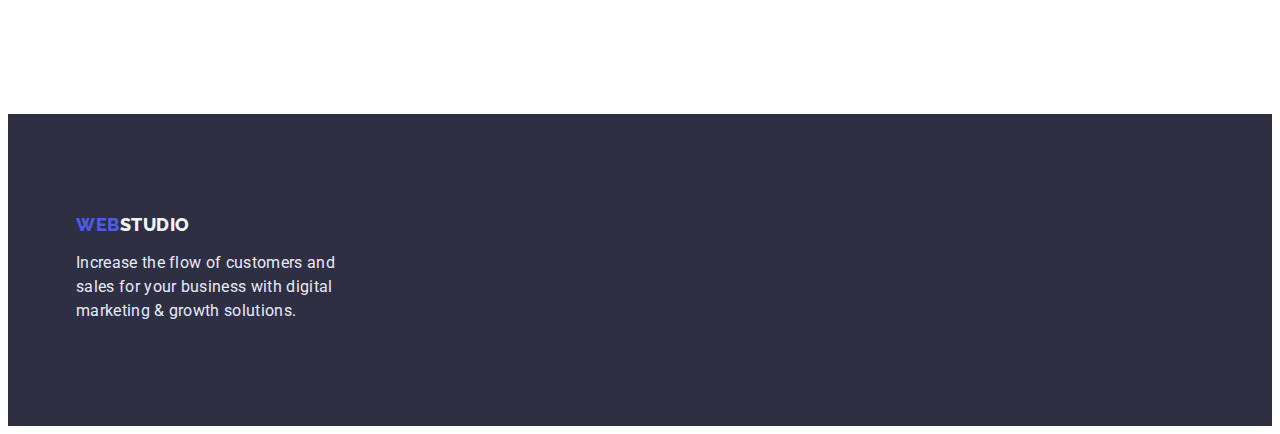
==== commit dd3a650d: "update index, portfolio, css files" ====
--- a/portfolio.html
+++ b/portfolio.html
@@ -30,11 +30,13 @@
   <body>
     <!-- header -->
     <header class="header">
-      <div class="container">
-        <nav>
-          <a class="logo link" href="./index.html"
-            >WEB <span class="logo-up-studio">Studio</span>
-          </a>
+      <div class="container header-container">
+        <nav class="header-navigation">
+          <div class="logo-full">
+            <a class="logo link" href="./index.html"
+              >WEB <span class="logo-up-studio">Studio</span>
+            </a>
+          </div>
           <ul class="header-list list">
             <li class="header-nav-item">
               <a class="header-nav-link link" href="./index.html">Studio</a>
--- a/css/styles.css
+++ b/css/styles.css
@@ -43,7 +43,6 @@
   padding-left: 15px;
   padding-right: 15px;
   margin: 0 auto;
-  outline: solid 2px red;
 }
 
 .section {
@@ -55,8 +54,25 @@
 /* -------------HEADER------------- */
 
 .header {
+  display: flex;
   padding-top: 24px;
   padding-bottom: 24px;
+}
+
+.header-navigation {
+  display: flex;
+  align-items: center;
+  margin-right: auto;
+}
+
+.header-container {
+  display: flex;
+  align-items: center;
+}
+
+.logo-full {
+  display: flex;
+  margin-right: 76px;
 }
 
 .logo {
@@ -83,9 +99,19 @@
   letter-spacing: 0.03em;
   text-transform: uppercase;
   color: #2e2f42;
+  margin-right: 76px;
 }
 
 .header-list {
+  display: flex;
+}
+
+.header-nav-item {
+  margin-right: 40px;
+}
+
+.header-nav-item:last-child {
+  margin-right: 0;
 }
 
 .list {
@@ -114,11 +140,16 @@
   color: #404bbf;
 }
 
-.header-link {
-}
-
 .header-address {
   font-style: normal;
+}
+
+.header-adrs-item {
+  margin-right: 40px;
+}
+
+.header-adrs-item:last-child {
+  margin-right: 0;
 }
 
 .header-adrs-link {
@@ -143,8 +174,13 @@
 
 .hero {
   background: #2e2f42;
-  padding-top: 188px;
-  padding-bottom: 188px;
+}
+
+.hero-container {
+  display: flex;
+  flex-direction: column;
+  align-items: center;
+  padding: 188px 472px;
 }
 
 .hero-header {
@@ -157,8 +193,6 @@
   letter-spacing: 0.02em;
   color: #ffffff;
   margin-bottom: 48px;
-  margin-left: 316px;
-  margin-right: 316px;
 }
 
 .hero-button {
@@ -166,12 +200,11 @@
   font-weight: 500;
   font-size: 16px;
   line-height: 1.5;
-  width: 169px;
+  min-width: 169px;
   height: 56px;
   padding: 16px 32px;
   margin-left: auto;
   margin-right: auto;
-  display: flex;
   align-items: center;
   letter-spacing: 0.04em;
   color: #ffffff;
@@ -188,6 +221,15 @@
 
 /* -----------SECTION 1------------- */
 
+#section-first {
+  padding-bottom: 0;
+}
+
+.first-list {
+  display: flex;
+  gap: 24px;
+}
+
 .first-header {
   font-style: normal;
   font-weight: 500;
@@ -195,6 +237,7 @@
   line-height: 1.2;
   letter-spacing: 0.02em;
   color: #2e2f42;
+  padding-bottom: 8px;
 }
 
 .first-par {
@@ -205,6 +248,10 @@
 }
 
 /* -----------SECTION 2------------- */
+
+#section-second {
+  padding-bottom: 0;
+}
 
 .second-head {
   font-style: normal;
@@ -216,6 +263,18 @@
   color: #2e2f42;
 }
 
+.second-container {
+  margin-top: 72px;
+}
+
+.second-list {
+  display: flex;
+  gap: 24px;
+}
+
+.second-item {
+}
+
 .second-img {
   padding: 0px;
 }
@@ -226,6 +285,11 @@
   background: #f4f4fd;
 }
 
+.third-list {
+  display: flex;
+  gap: 24px;
+}
+
 .third-head {
   font-style: normal;
   font-size: 36px;
@@ -234,6 +298,8 @@
   letter-spacing: 0.02em;
   text-transform: capitalize;
   color: #2e2f42;
+  margin-bottom: 72px;
+  padding-top: 120px;
 }
 
 .third-item {
@@ -248,6 +314,7 @@
   text-align: center;
   letter-spacing: 0.02em;
   color: #2e2f42;
+  margin: 32px 0 8px 0;
 }
 
 .third-par {
@@ -256,6 +323,7 @@
   text-align: center;
   letter-spacing: 0.02em;
   color: #434455;
+  padding-bottom: 32px;
 }
 
 .third-img {
@@ -307,7 +375,11 @@
 }
 
 .filter-list {
+  display: flex;
+  flex-direction: row;
   margin-bottom: 72px;
+  justify-content: center;
+  gap: 24px;
 }
 
 .filter-item {
@@ -324,7 +396,13 @@
   color: #4d5ae5;
   border: 1px solid #e7e9fc;
   border-radius: 4px;
-}
+  /* margin-right: 24px; */
+  padding: 12px 24px;
+}
+
+/* .filter-item:last-child {
+  margin-right: 0;
+} */
 
 .filter-item:is(:hover, :focus) {
   font-family: "Roboto", sans-serif;
@@ -342,6 +420,25 @@
 }
 
 /* -----------PROJECTS------------- */
+
+.projects-list {
+  display: flex;
+  flex-wrap: wrap;
+  margin-top: 72px;
+}
+
+.project-item {
+  margin-right: 24px;
+  margin-bottom: 48px;
+}
+
+.project-item:nth-child(3n) {
+  margin-right: 0;
+}
+
+.project-item:nth-child(n + 7) {
+  margin-bottom: 0;
+}
 
 .project-head {
   font-style: normal;
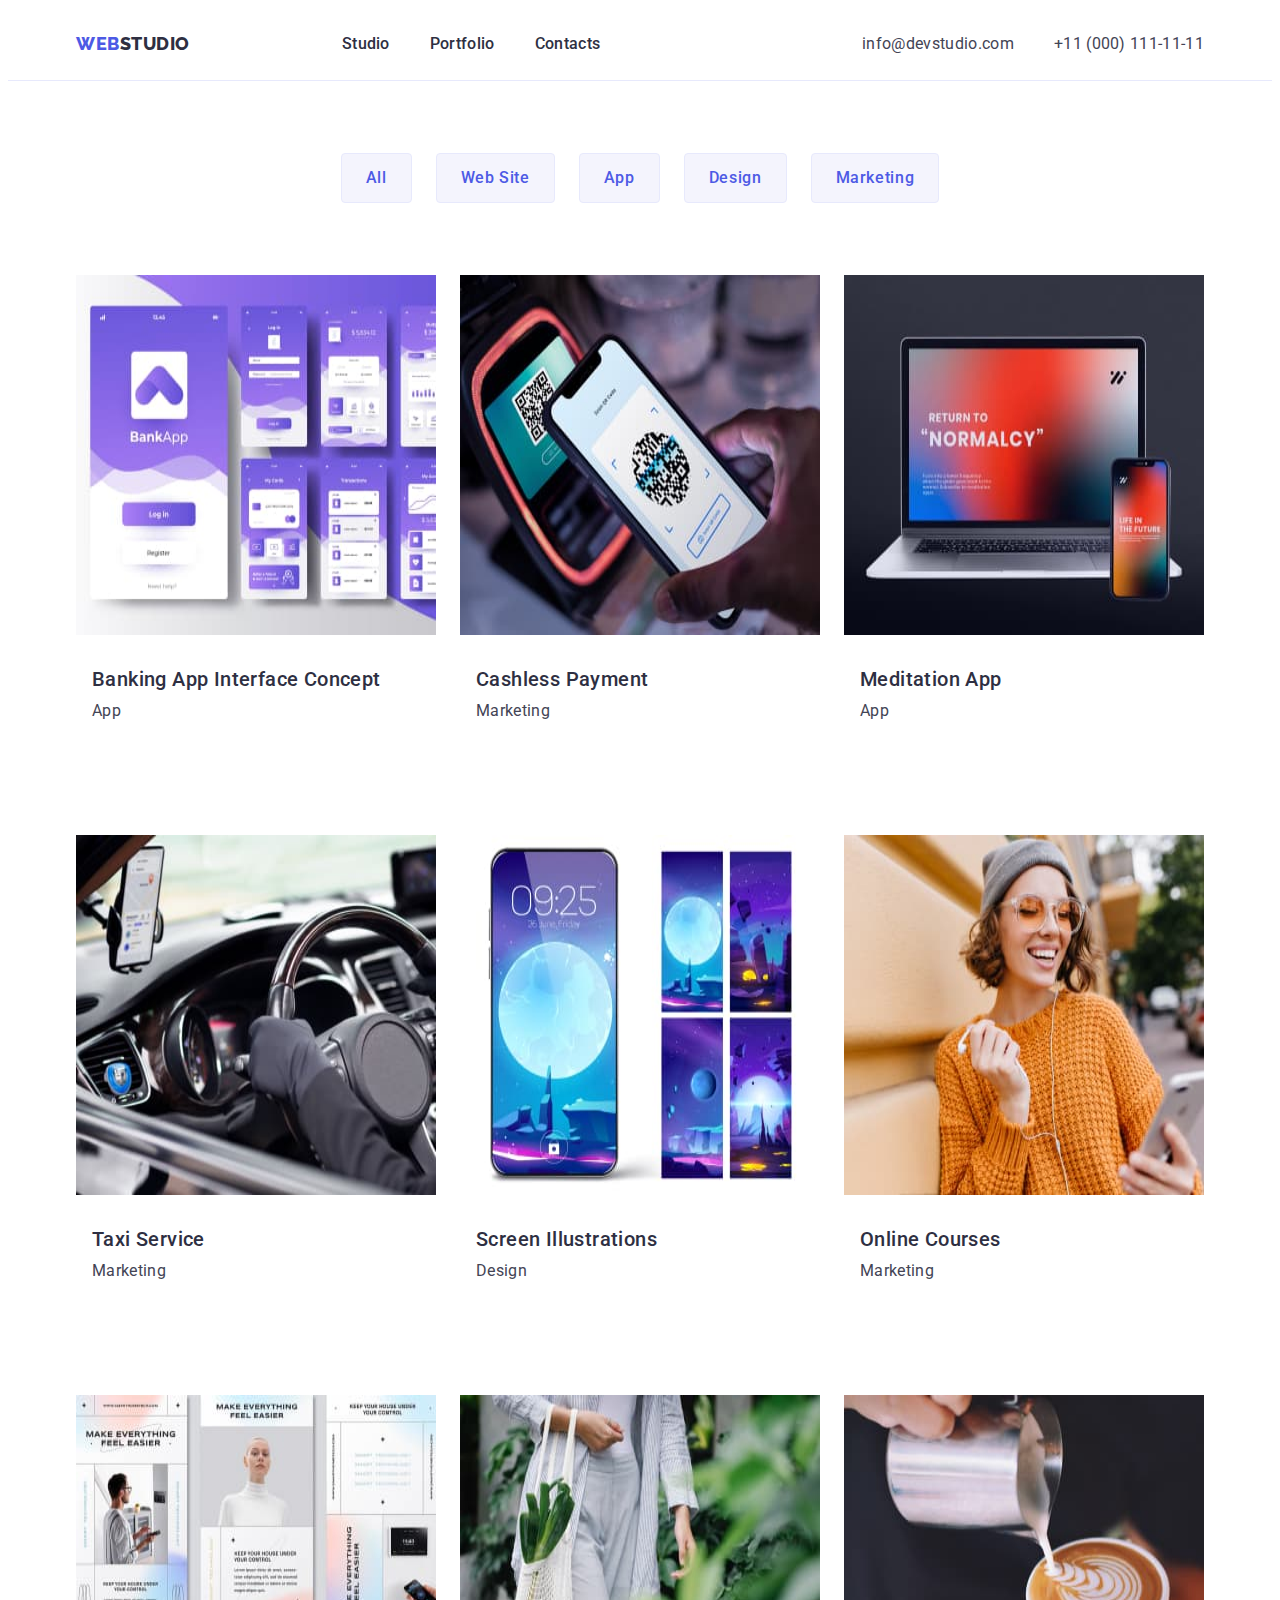
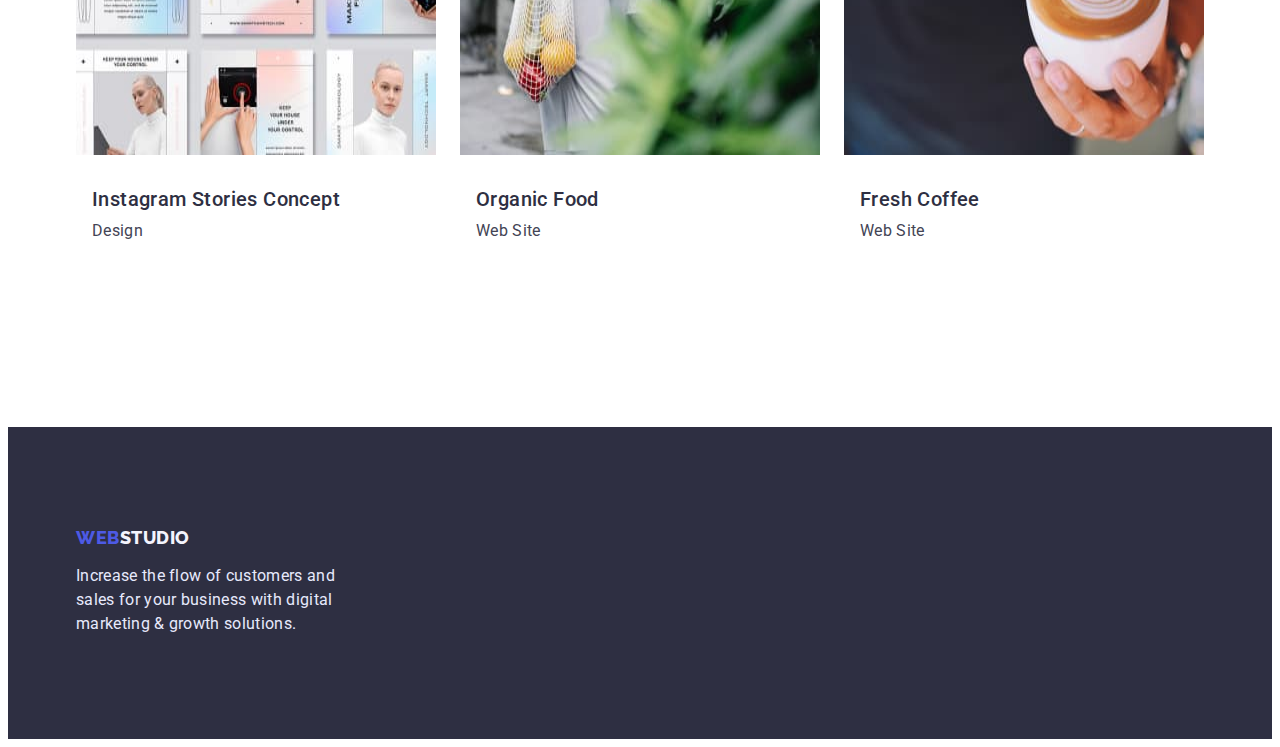
==== commit 86675183: "update css, index, portfolio files" ====
--- a/portfolio.html
+++ b/portfolio.html
@@ -85,7 +85,7 @@
             </li>
           </ul>
 
-          <ul class="projects-list list">
+          <ul class="project-list list">
             <li class="project-item">
               <a class="link" href="">
                 <img
@@ -94,8 +94,10 @@
                   width="360"
                   height="360"
                 />
-                <h2 class="project-head">Banking App Interface Concept</h2>
-                <p class="project-text">App</p>
+                <div class="project-div">
+                  <h2 class="project-head">Banking App Interface Concept</h2>
+                  <p class="project-text">App</p>
+                </div>
               </a>
             </li>
             <li class="project-item">
@@ -106,8 +108,10 @@
                   width="360"
                   height="360"
                 />
-                <h2 class="project-head">Cashless Payment</h2>
-                <p class="project-text">Marketing</p>
+                <div class="project-div">
+                  <h2 class="project-head">Cashless Payment</h2>
+                  <p class="project-text">Marketing</p>
+                </div>
               </a>
             </li>
             <li class="project-item">
@@ -118,8 +122,10 @@
                   width="360"
                   height="360"
                 />
-                <h2 class="project-head">Meditation App</h2>
-                <p class="project-text">App</p>
+                <div class="project-div">
+                  <h2 class="project-head">Meditation App</h2>
+                  <p class="project-text">App</p>
+                </div>
               </a>
             </li>
             <li class="project-item">
@@ -130,8 +136,10 @@
                   width="360"
                   height="360"
                 />
-                <h2 class="project-head">Taxi Service</h2>
-                <p class="project-text">Marketing</p>
+                <div class="project-div">
+                  <h2 class="project-head">Taxi Service</h2>
+                  <p class="project-text">Marketing</p>
+                </div>
               </a>
             </li>
             <li class="project-item">
@@ -142,8 +150,10 @@
                   width="360"
                   height="360"
                 />
-                <h2 class="project-head">Screen Illustrations</h2>
-                <p class="project-text">Design</p>
+                <div class="project-div">
+                  <h2 class="project-head">Screen Illustrations</h2>
+                  <p class="project-text">Design</p>
+                </div>
               </a>
             </li>
             <li class="project-item">
@@ -154,8 +164,10 @@
                   width="360"
                   height="360"
                 />
-                <h2 class="project-head">Online Courses</h2>
-                <p class="project-text">Marketing</p>
+                <div class="project-div">
+                  <h2 class="project-head">Online Courses</h2>
+                  <p class="project-text">Marketing</p>
+                </div>
               </a>
             </li>
             <li class="project-item">
@@ -166,8 +178,10 @@
                   width="360"
                   height="360"
                 />
-                <h2 class="project-head">Instagram Stories Concept</h2>
-                <p class="project-text">Design</p>
+                <div class="project-div">
+                  <h2 class="project-head">Instagram Stories Concept</h2>
+                  <p class="project-text">Design</p>
+                </div>
               </a>
             </li>
             <li class="project-item">
@@ -178,8 +192,10 @@
                   width="360"
                   height="360"
                 />
-                <h2 class="project-head">Organic Food</h2>
-                <p class="project-text">Web Site</p>
+                <div class="project-div">
+                  <h2 class="project-head">Organic Food</h2>
+                  <p class="project-text">Web Site</p>
+                </div>
               </a>
             </li>
             <li class="project-item">
@@ -190,8 +206,10 @@
                   width="360"
                   height="360"
                 />
-                <h2 class="project-head">Fresh Coffee</h2>
-                <p class="project-text">Web Site</p>
+                <div class="project-div">
+                  <h2 class="project-head">Fresh Coffee</h2>
+                  <p class="project-text">Web Site</p>
+                </div>
               </a>
             </li>
           </ul>
--- a/css/styles.css
+++ b/css/styles.css
@@ -57,6 +57,7 @@
   display: flex;
   padding-top: 24px;
   padding-bottom: 24px;
+  border-bottom: 1px solid #e7e9fc;
 }
 
 .header-navigation {
@@ -187,12 +188,14 @@
   font-style: normal;
   font-size: 56px;
   line-height: 1.07;
-  width: 496px;
-  height: 120px;
   text-align: center;
   letter-spacing: 0.02em;
   color: #ffffff;
-  margin-bottom: 48px;
+  /* margin-bottom: 48px; */
+  padding-top: 188px;
+  padding-bottom: 48px;
+  padding-left: 316px;
+  padding-right: 316px;
 }
 
 .hero-button {
@@ -203,9 +206,9 @@
   min-width: 169px;
   height: 56px;
   padding: 16px 32px;
-  margin-left: auto;
-  margin-right: auto;
-  align-items: center;
+  margin-left: 478px;
+  margin-right: 478px;
+  margin-bottom: 188px;
   letter-spacing: 0.04em;
   color: #ffffff;
   background: #4d5ae5;
@@ -237,10 +240,11 @@
   line-height: 1.2;
   letter-spacing: 0.02em;
   color: #2e2f42;
-  padding-bottom: 8px;
+  margin-bottom: 8px;
 }
 
 .first-par {
+  width: 264px;
   font-size: 16px;
   line-height: 1.5;
   letter-spacing: 0.02em;
@@ -250,7 +254,7 @@
 /* -----------SECTION 2------------- */
 
 #section-second {
-  padding-bottom: 0;
+  padding-bottom: 120;
 }
 
 .second-head {
@@ -281,8 +285,9 @@
 
 /* -----------SECTION 3------------- */
 
-.section-third {
+#section-third {
   background: #f4f4fd;
+  padding-top: 120px;
 }
 
 .third-list {
@@ -299,7 +304,6 @@
   text-transform: capitalize;
   color: #2e2f42;
   margin-bottom: 72px;
-  padding-top: 120px;
 }
 
 .third-item {
@@ -323,7 +327,7 @@
   text-align: center;
   letter-spacing: 0.02em;
   color: #434455;
-  padding-bottom: 32px;
+  margin-bottom: 32px;
 }
 
 .third-img {
@@ -363,15 +367,15 @@
   width: 264px;
   height: 72px;
   color: #e7e9fc;
-  padding-top: 16px;
+  margin-top: 16px;
 }
 
 /* Portfolio */
 /* -----------FILTER------------- */
 
 .filter {
-  margin-top: 72px;
-  margin-bottom: 120px;
+  padding-top: 72px;
+  padding-bottom: 120px;
 }
 
 .filter-list {
@@ -421,10 +425,15 @@
 
 /* -----------PROJECTS------------- */
 
-.projects-list {
+.project-list {
   display: flex;
   flex-wrap: wrap;
   margin-top: 72px;
+}
+
+.project-div {
+  padding-left: 16px;
+  padding-right: auto;
 }
 
 .project-item {
@@ -447,6 +456,8 @@
   line-height: 1.2;
   letter-spacing: 0.02em;
   color: #2e2f42;
+  margin-top: 32px;
+  margin-bottom: 8px;
 }
 
 .project-text {
@@ -454,6 +465,7 @@
   line-height: 1.5;
   letter-spacing: 0.02em;
   color: #434455;
+  margin-bottom: 64px;
 }
 
 /* пример смены цвета при наведении на елемент
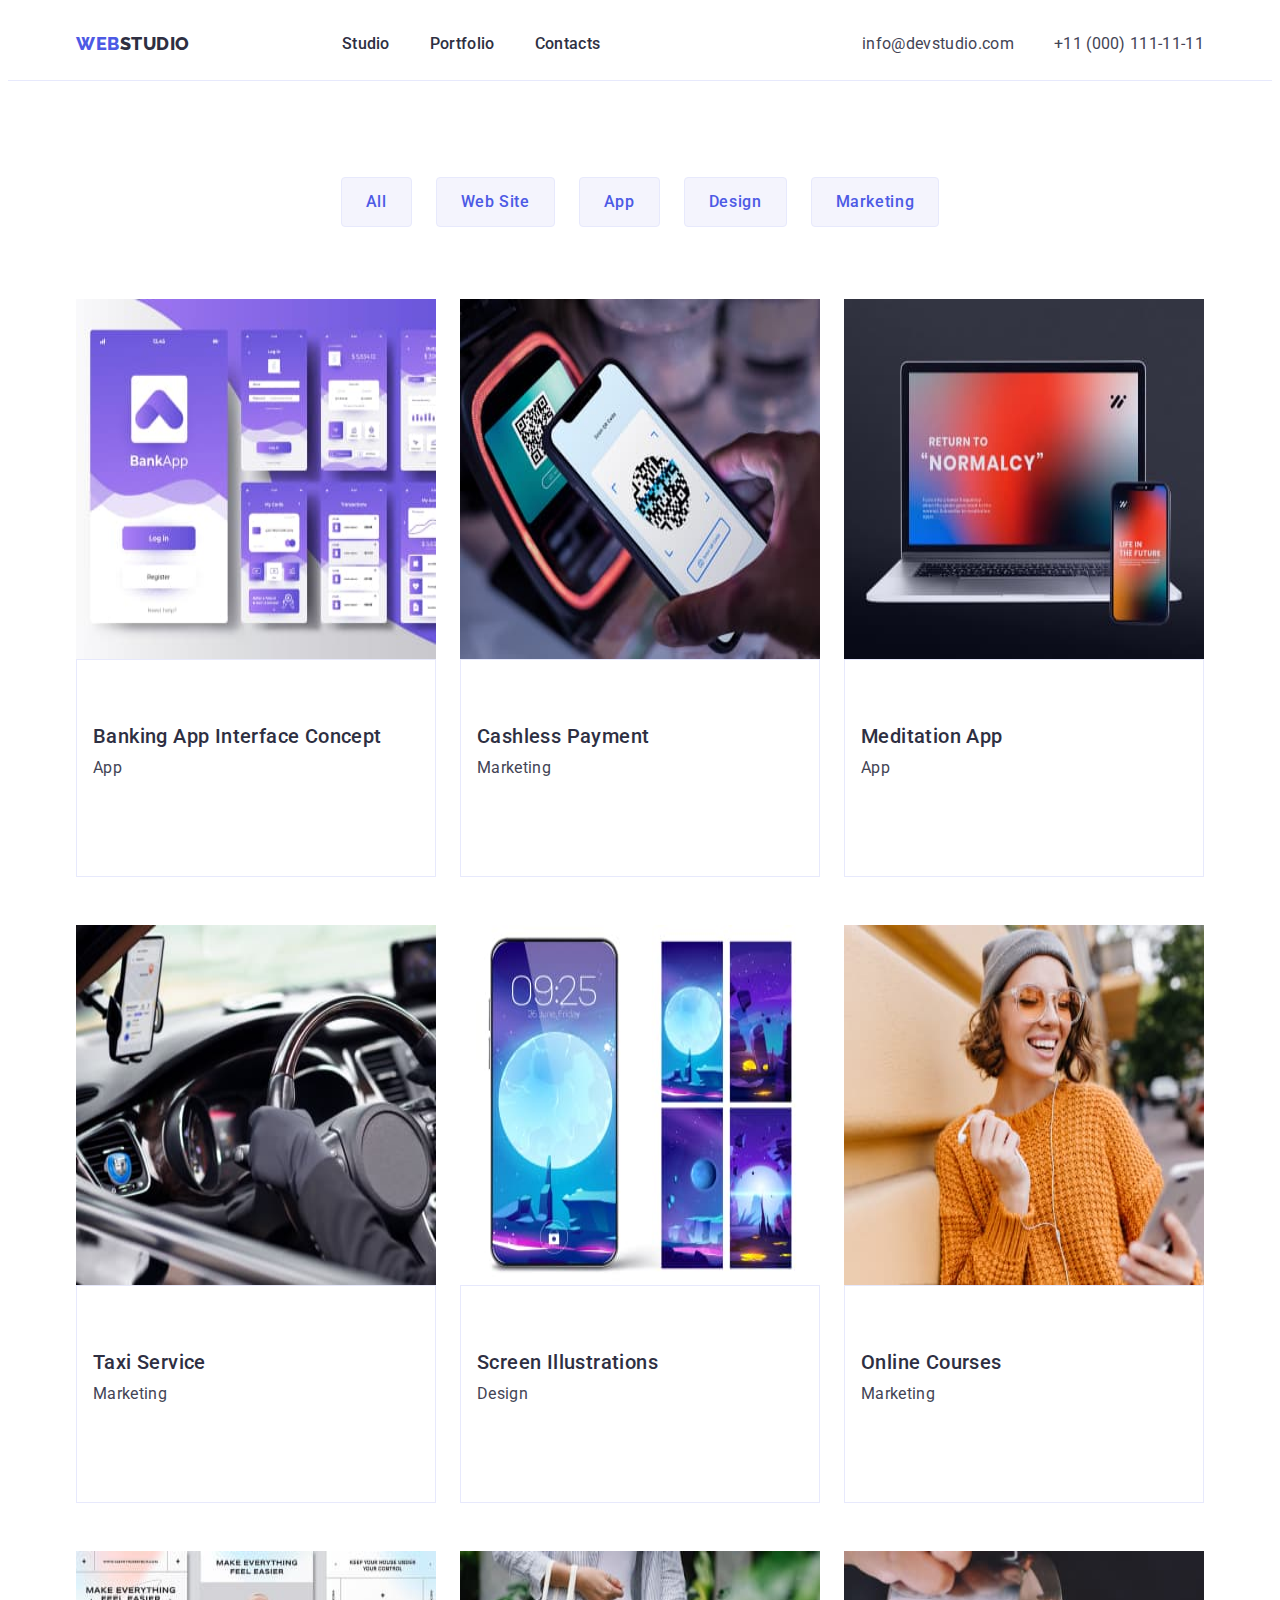
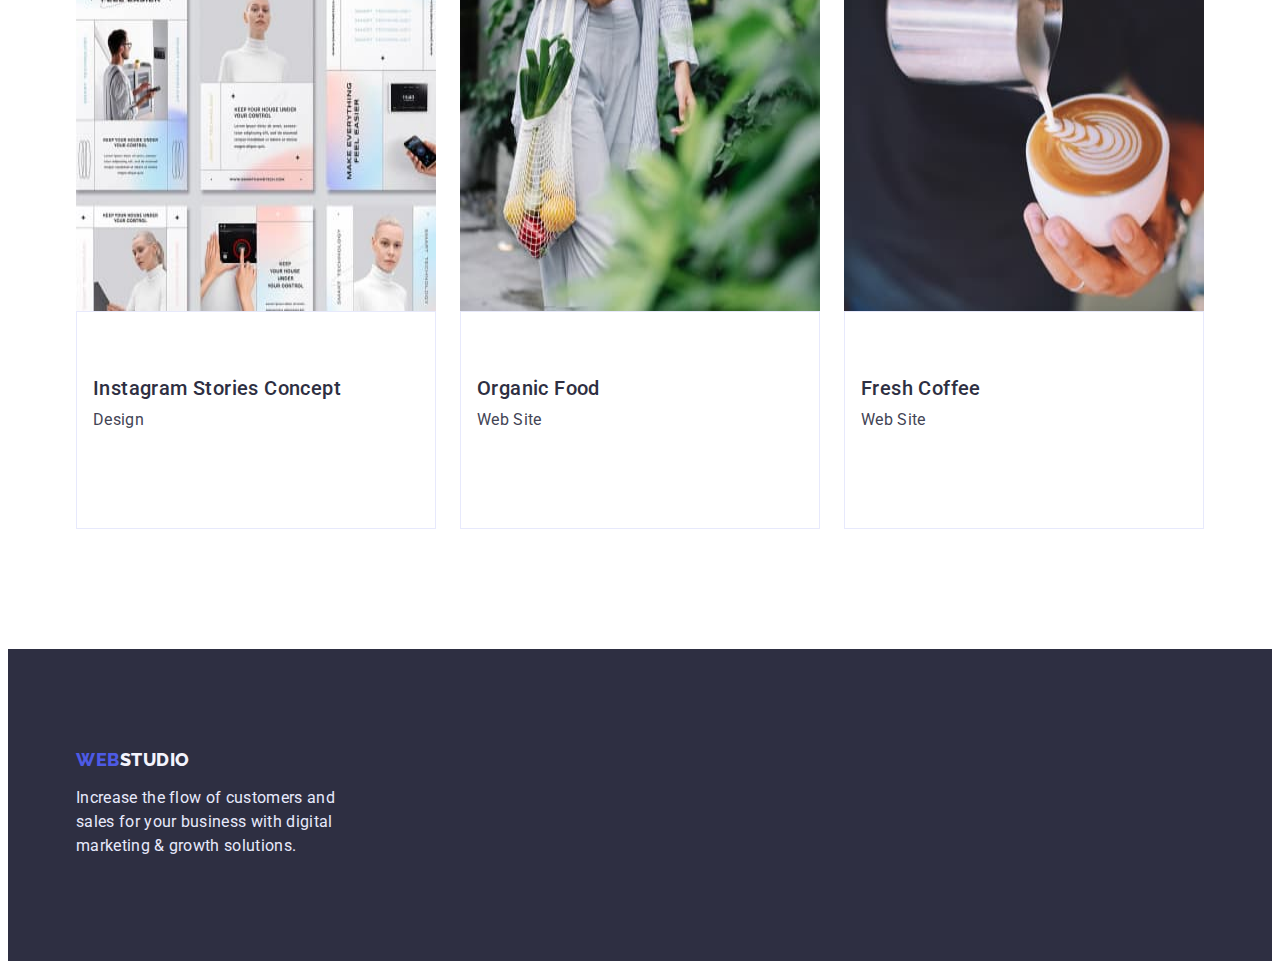
==== commit 955af12e: "update files" ====
--- a/portfolio.html
+++ b/portfolio.html
@@ -32,11 +32,10 @@
     <header class="header">
       <div class="container header-container">
         <nav class="header-navigation">
-          <div class="logo-full">
-            <a class="logo link" href="./index.html"
-              >WEB <span class="logo-up-studio">Studio</span>
-            </a>
-          </div>
+          <a class="logo link" href="./index.html"
+            >WEB <span class="logo-up-studio">Studio</span>
+          </a>
+
           <ul class="header-list list">
             <li class="header-nav-item">
               <a class="header-nav-link link" href="./index.html">Studio</a>
--- a/css/styles.css
+++ b/css/styles.css
@@ -55,8 +55,6 @@
 
 .header {
   display: flex;
-  padding-top: 24px;
-  padding-bottom: 24px;
   border-bottom: 1px solid #e7e9fc;
 }
 
@@ -69,11 +67,6 @@
 .header-container {
   display: flex;
   align-items: center;
-}
-
-.logo-full {
-  display: flex;
-  margin-right: 76px;
 }
 
 .logo {
@@ -87,6 +80,7 @@
   letter-spacing: 0.03em;
   text-transform: uppercase;
   color: #4d5ae5;
+  margin-right: 76px;
 }
 
 .logo-up-studio {
@@ -109,6 +103,7 @@
 
 .header-nav-item {
   margin-right: 40px;
+  padding: 24px 0;
 }
 
 .header-nav-item:last-child {
@@ -174,6 +169,7 @@
 /* -----------HERO------------- */
 
 .hero {
+  padding: 188px 0;
   background: #2e2f42;
 }
 
@@ -181,21 +177,20 @@
   display: flex;
   flex-direction: column;
   align-items: center;
-  padding: 188px 472px;
 }
 
 .hero-header {
   font-style: normal;
+  max-width: 496px;
   font-size: 56px;
   line-height: 1.07;
   text-align: center;
   letter-spacing: 0.02em;
   color: #ffffff;
   /* margin-bottom: 48px; */
-  padding-top: 188px;
   padding-bottom: 48px;
-  padding-left: 316px;
-  padding-right: 316px;
+  /* padding-left: 316px;
+  padding-right: 316px; */
 }
 
 .hero-button {
@@ -208,7 +203,6 @@
   padding: 16px 32px;
   margin-left: 478px;
   margin-right: 478px;
-  margin-bottom: 188px;
   letter-spacing: 0.04em;
   color: #ffffff;
   background: #4d5ae5;
@@ -216,6 +210,7 @@
   border: none;
   border-radius: 4px;
   cursor: pointer;
+  display: block;
 }
 
 .hero-button:is(:hover, :focus) {
@@ -226,6 +221,7 @@
 
 #section-first {
   padding-bottom: 0;
+  padding: 120px 0;
 }
 
 .first-list {
@@ -265,10 +261,7 @@
   letter-spacing: 0.02em;
   text-transform: capitalize;
   color: #2e2f42;
-}
-
-.second-container {
-  margin-top: 72px;
+  margin-bottom: 72px;
 }
 
 .second-list {
@@ -277,10 +270,12 @@
 }
 
 .second-item {
+  width: calc((100% - 48px) / 3);
 }
 
 .second-img {
   padding: 0px;
+  border: 1px solid #e7e9fc;
 }
 
 /* -----------SECTION 3------------- */
@@ -307,7 +302,21 @@
 }
 
 .third-item {
+  width: calc((100% - 72px) / 4);
   background-color: #ffffff;
+  display: flex;
+  flex-direction: column;
+  align-items: center;
+  box-shadow: 0px 1px 6px rgba(46, 47, 66, 0.08),
+    0px 1px 1px rgba(46, 47, 66, 0.16), 0px 2px 1px rgba(46, 47, 66, 0.08);
+  border-radius: 0px 0px 4px 4px;
+}
+
+.third-text {
+  width: 232px;
+  padding: 32px 16px;
+  display: flex;
+  flex-direction: column;
 }
 
 .third-header {
@@ -318,7 +327,7 @@
   text-align: center;
   letter-spacing: 0.02em;
   color: #2e2f42;
-  margin: 32px 0 8px 0;
+  margin-bottom: 8px;
 }
 
 .third-par {
@@ -327,10 +336,6 @@
   text-align: center;
   letter-spacing: 0.02em;
   color: #434455;
-  margin-bottom: 32px;
-}
-
-.third-img {
 }
 
 /* -----------FOOTER------------- */
@@ -338,13 +343,17 @@
 .footer {
   background: #2e2f42;
   height: 312px;
-  padding-top: 100px;
+  padding: 100px 0;
   margin: 0 auto;
 }
 
 .footer-div {
-  width: 264px;
   height: 112px;
+}
+
+.footer-logo {
+  display: inline-block;
+  margin-bottom: 16px;
 }
 
 .logo-down-studio {
@@ -361,11 +370,10 @@
 }
 
 .footer-par {
-  font-size: 16px;
-  line-height: 1.5;
-  letter-spacing: 0.02em;
-  width: 264px;
-  height: 72px;
+  max-width: 264px;
+  font-size: 16px;
+  line-height: 1.5;
+  letter-spacing: 0.02em;
   color: #e7e9fc;
   margin-top: 16px;
 }
@@ -374,8 +382,7 @@
 /* -----------FILTER------------- */
 
 .filter {
-  padding-top: 72px;
-  padding-bottom: 120px;
+  padding: 96px 0 120px;
 }
 
 .filter-list {
@@ -400,13 +407,8 @@
   color: #4d5ae5;
   border: 1px solid #e7e9fc;
   border-radius: 4px;
-  /* margin-right: 24px; */
   padding: 12px 24px;
 }
-
-/* .filter-item:last-child {
-  margin-right: 0;
-} */
 
 .filter-item:is(:hover, :focus) {
   font-family: "Roboto", sans-serif;
@@ -421,6 +423,7 @@
   background-color: #404bbf;
   color: #ffffff;
   cursor: pointer;
+  border: 1px solid transparent;
 }
 
 /* -----------PROJECTS------------- */
@@ -429,24 +432,17 @@
   display: flex;
   flex-wrap: wrap;
   margin-top: 72px;
+  column-gap: 24px;
+  row-gap: 48px;
+}
+
+.project-item {
+  width: calc((100% - 48px) / 3);
 }
 
 .project-div {
-  padding-left: 16px;
-  padding-right: auto;
-}
-
-.project-item {
-  margin-right: 24px;
-  margin-bottom: 48px;
-}
-
-.project-item:nth-child(3n) {
-  margin-right: 0;
-}
-
-.project-item:nth-child(n + 7) {
-  margin-bottom: 0;
+  padding: 32px 16px;
+  border: 1px solid #e7e9fc;
 }
 
 .project-head {
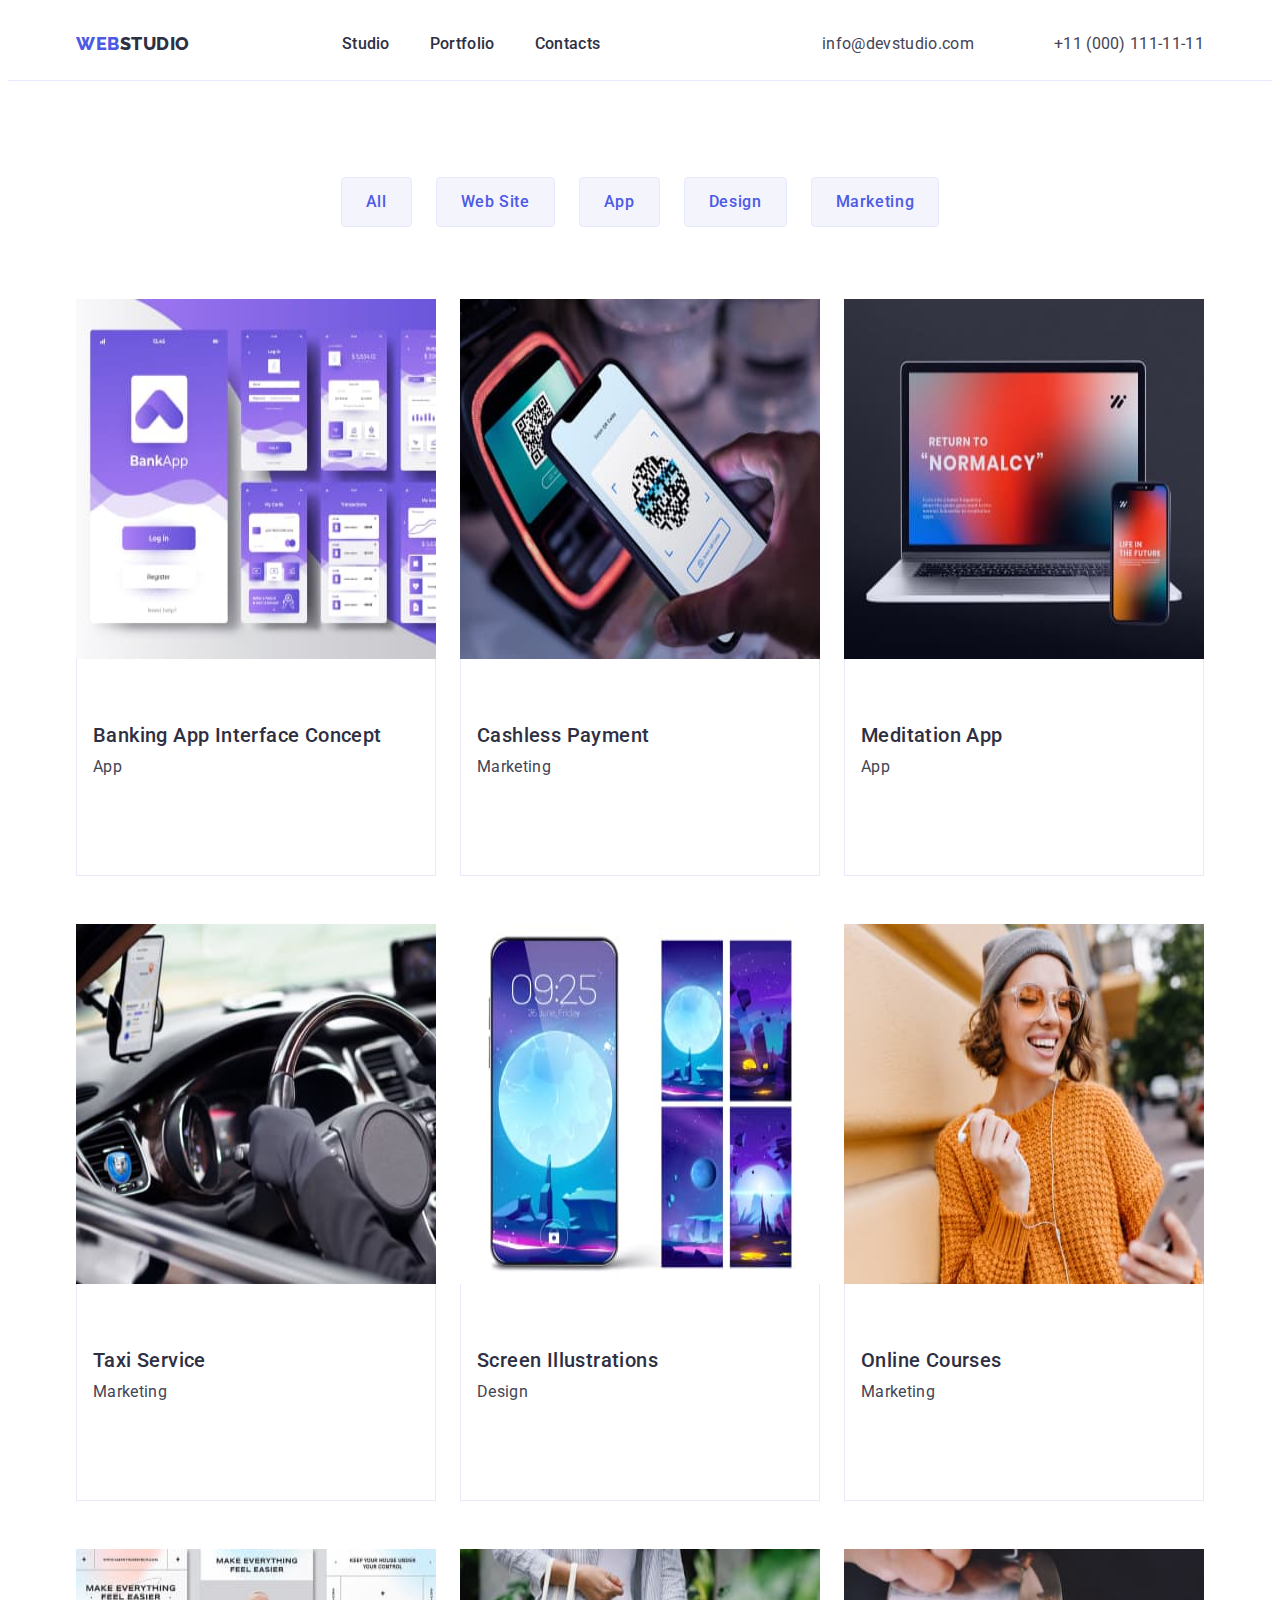
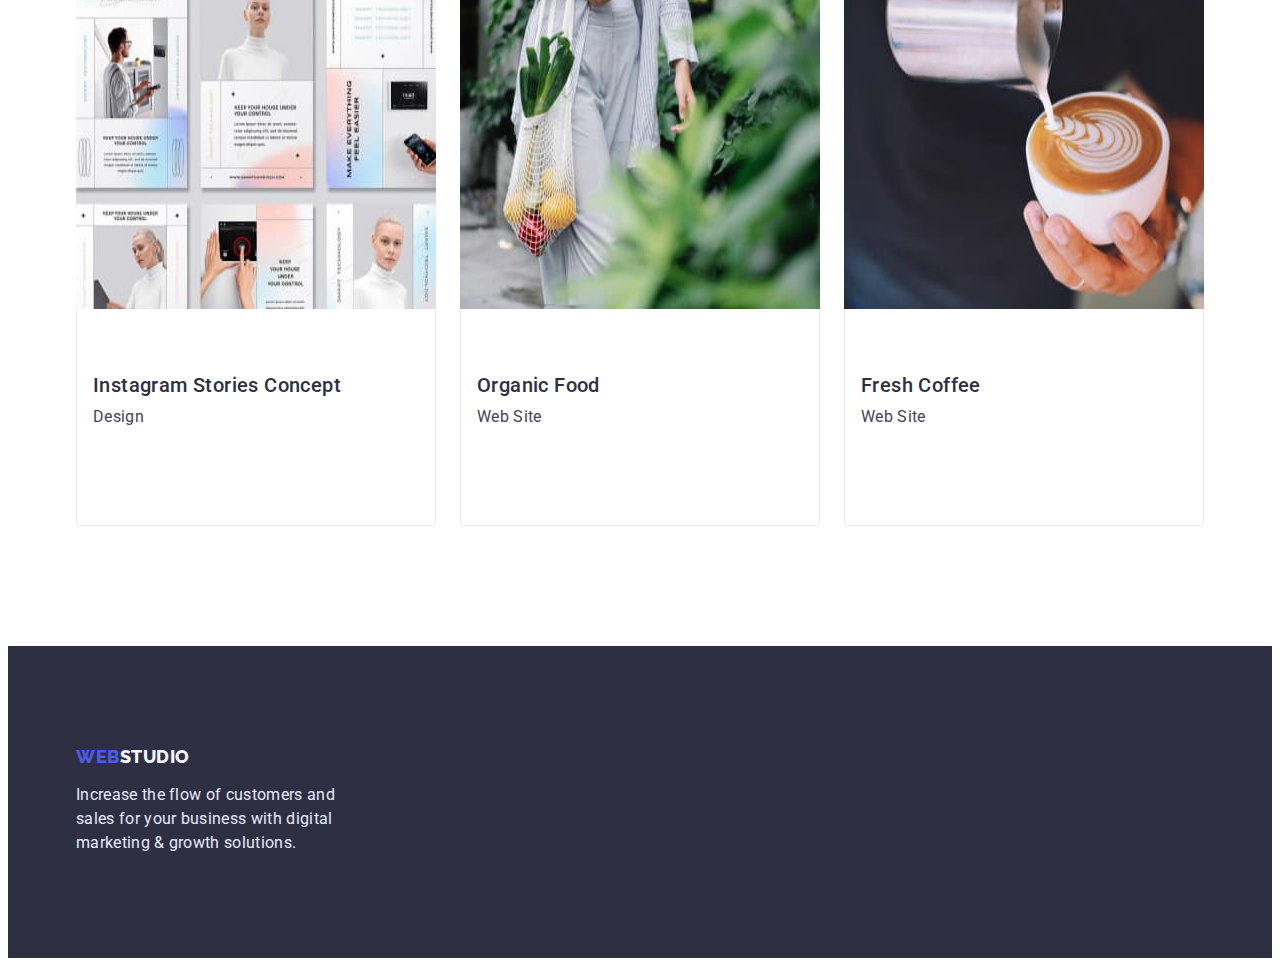
==== commit 25fdc2e5: "update files" ====
--- a/portfolio.html
+++ b/portfolio.html
@@ -35,7 +35,6 @@
           <a class="logo link" href="./index.html"
             >WEB <span class="logo-up-studio">Studio</span>
           </a>
-
           <ul class="header-list list">
             <li class="header-nav-item">
               <a class="header-nav-link link" href="./index.html">Studio</a>
--- a/css/styles.css
+++ b/css/styles.css
@@ -98,16 +98,12 @@
 }
 
 .header-list {
+  gap: 40px;
   display: flex;
 }
 
 .header-nav-item {
-  margin-right: 40px;
   padding: 24px 0;
-}
-
-.header-nav-item:last-child {
-  margin-right: 0;
 }
 
 .list {
@@ -443,6 +439,7 @@
 .project-div {
   padding: 32px 16px;
   border: 1px solid #e7e9fc;
+  border-top: none;
 }
 
 .project-head {
